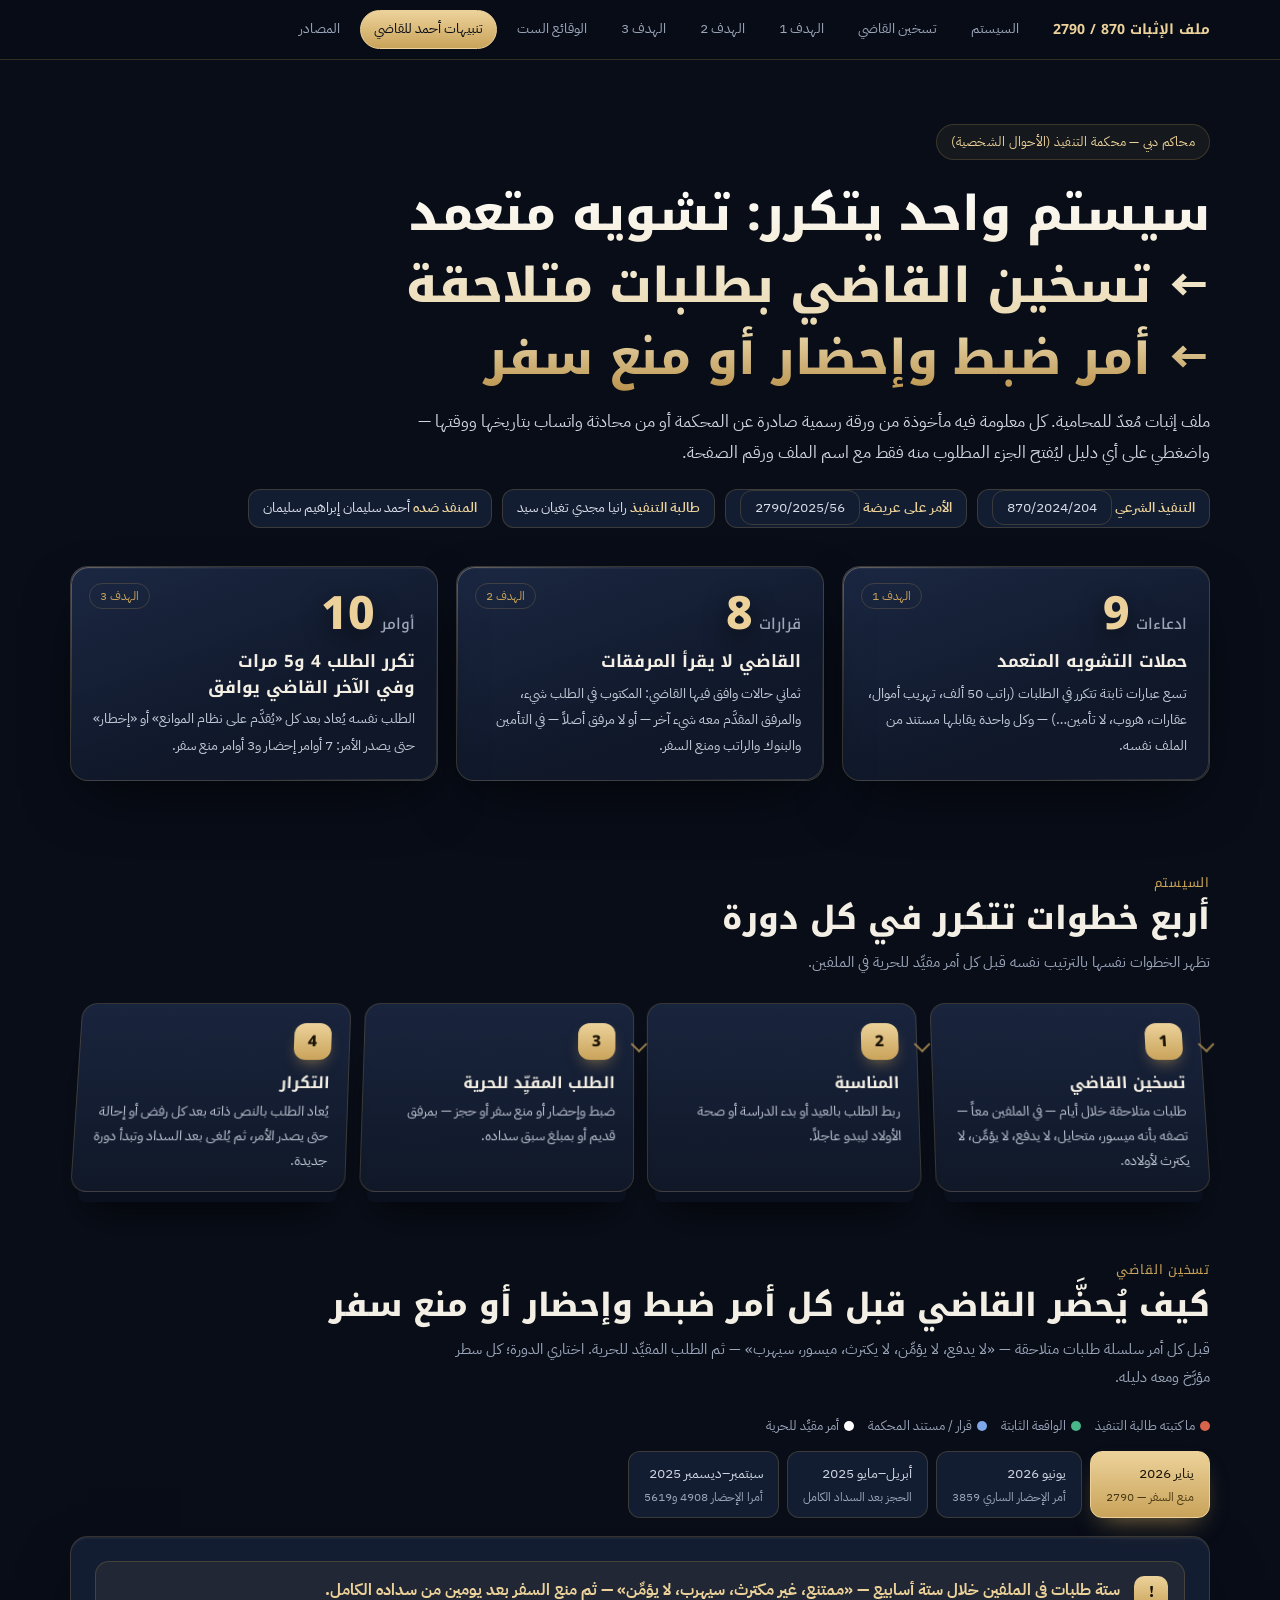
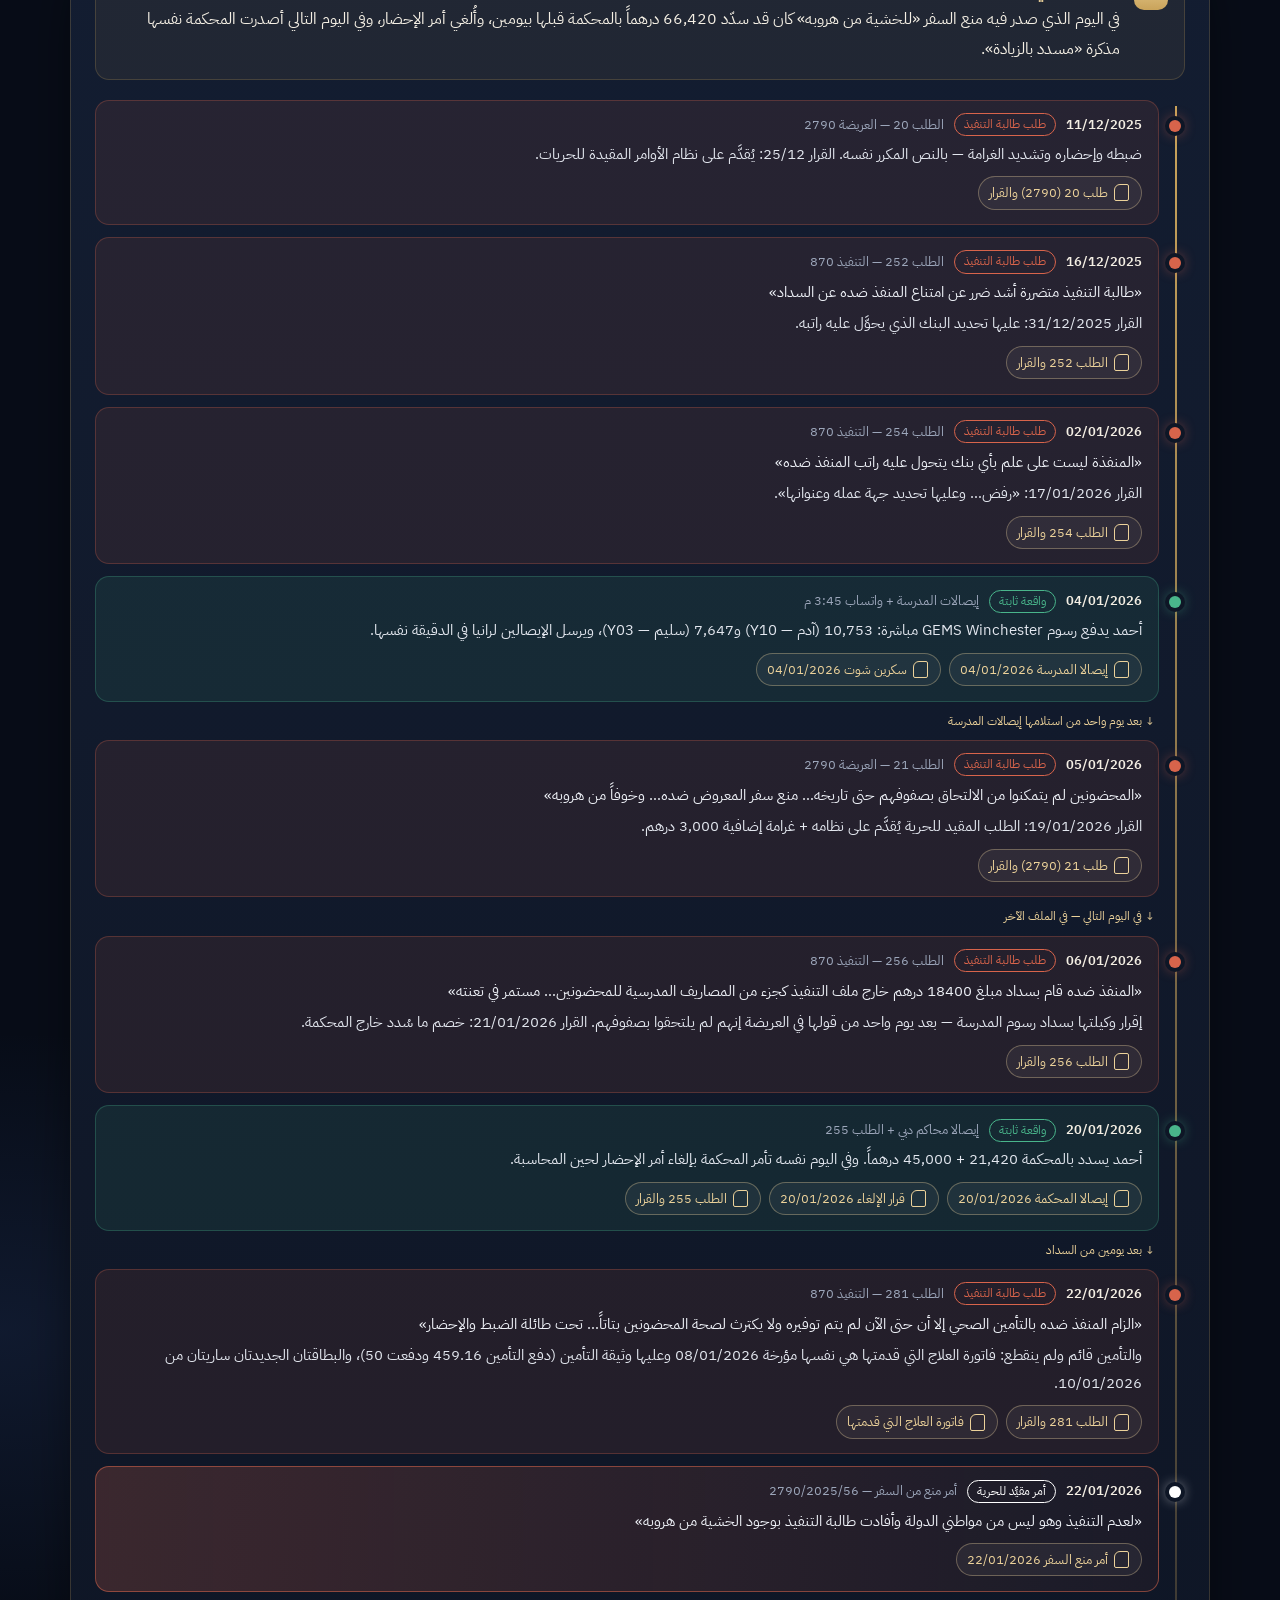
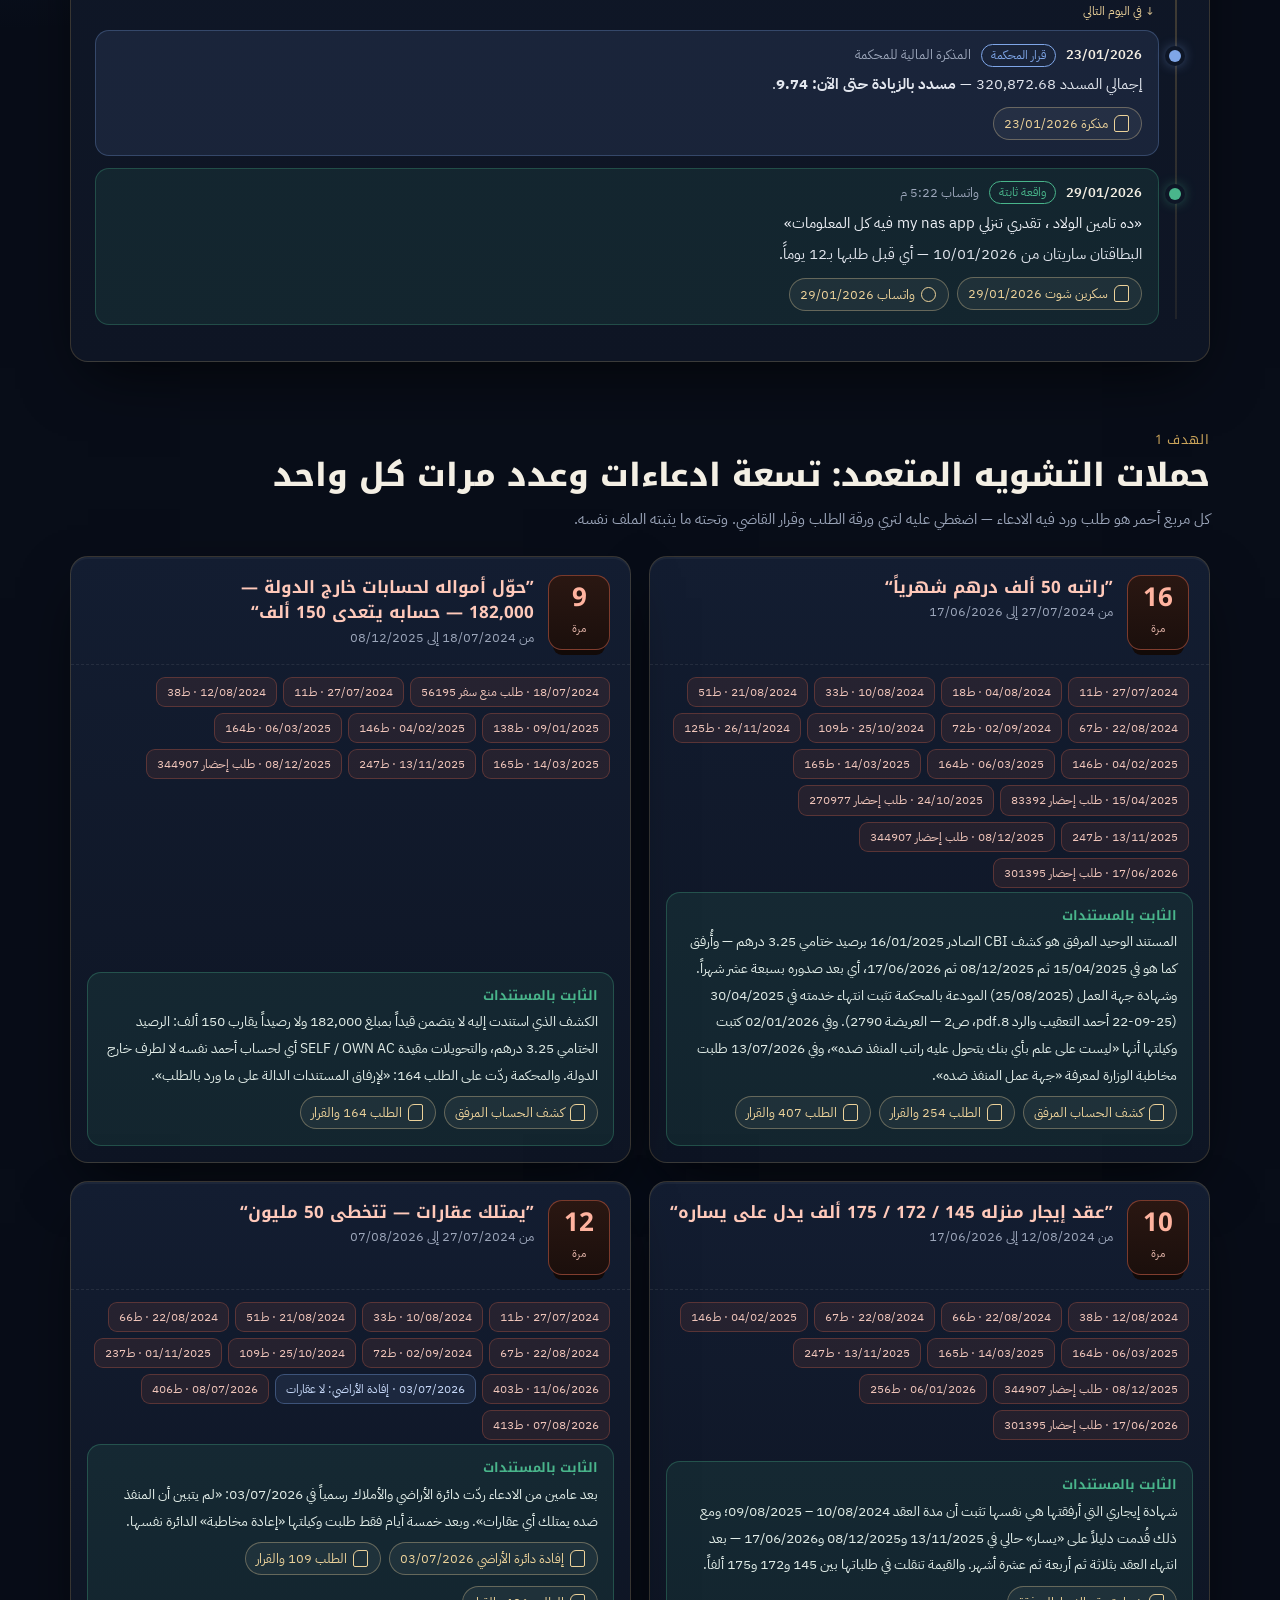
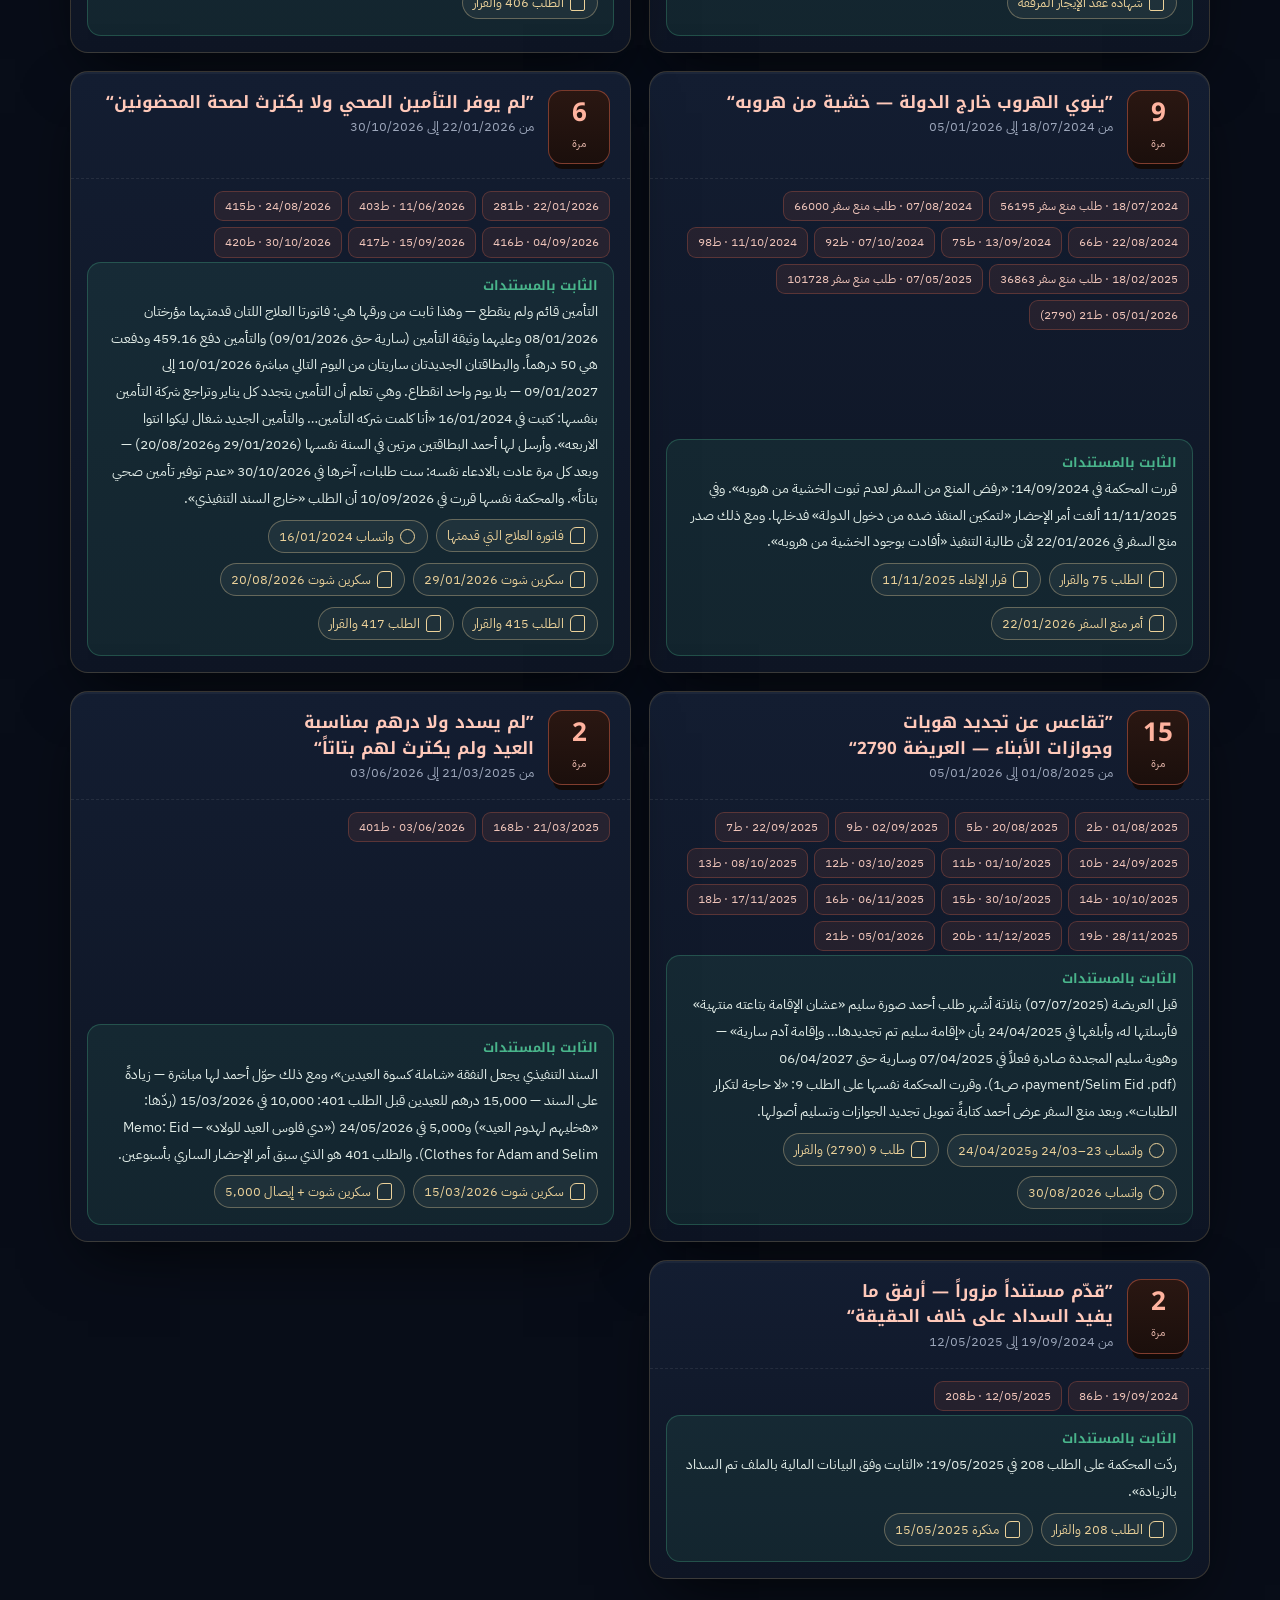
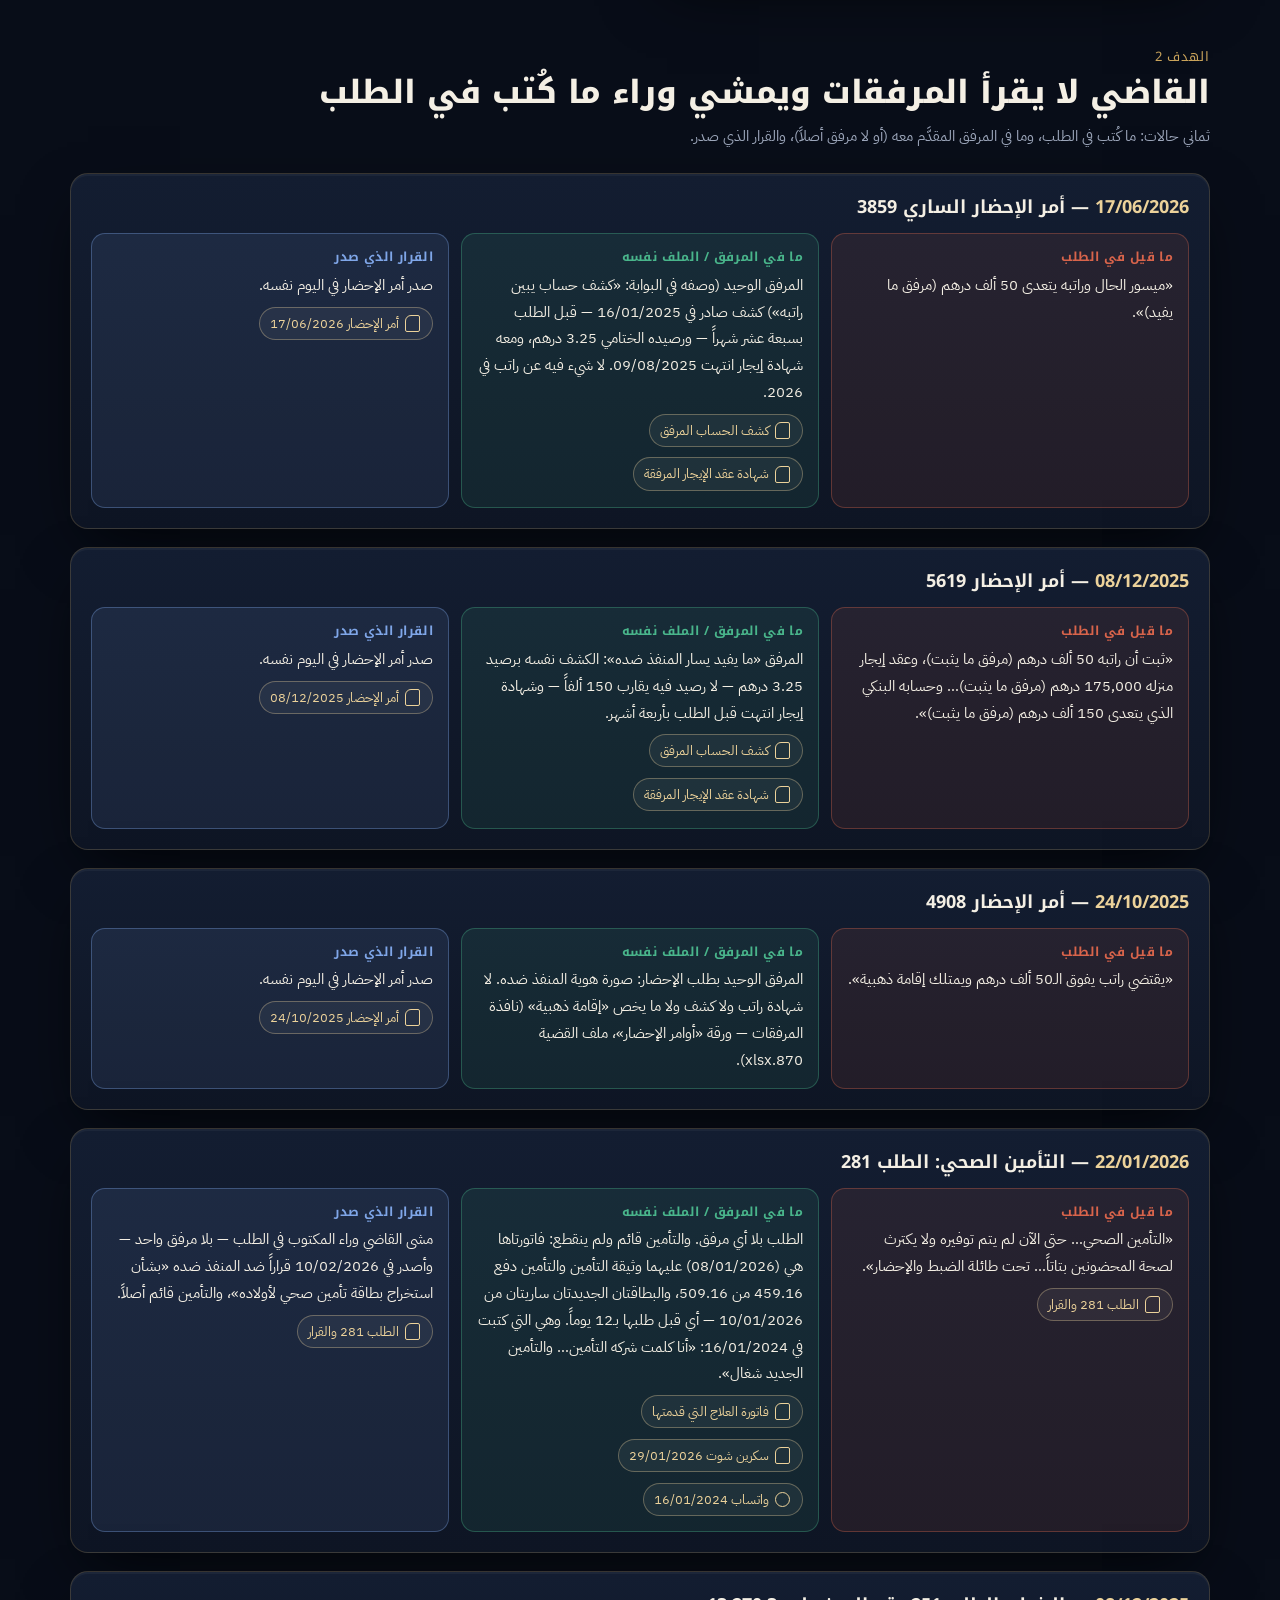
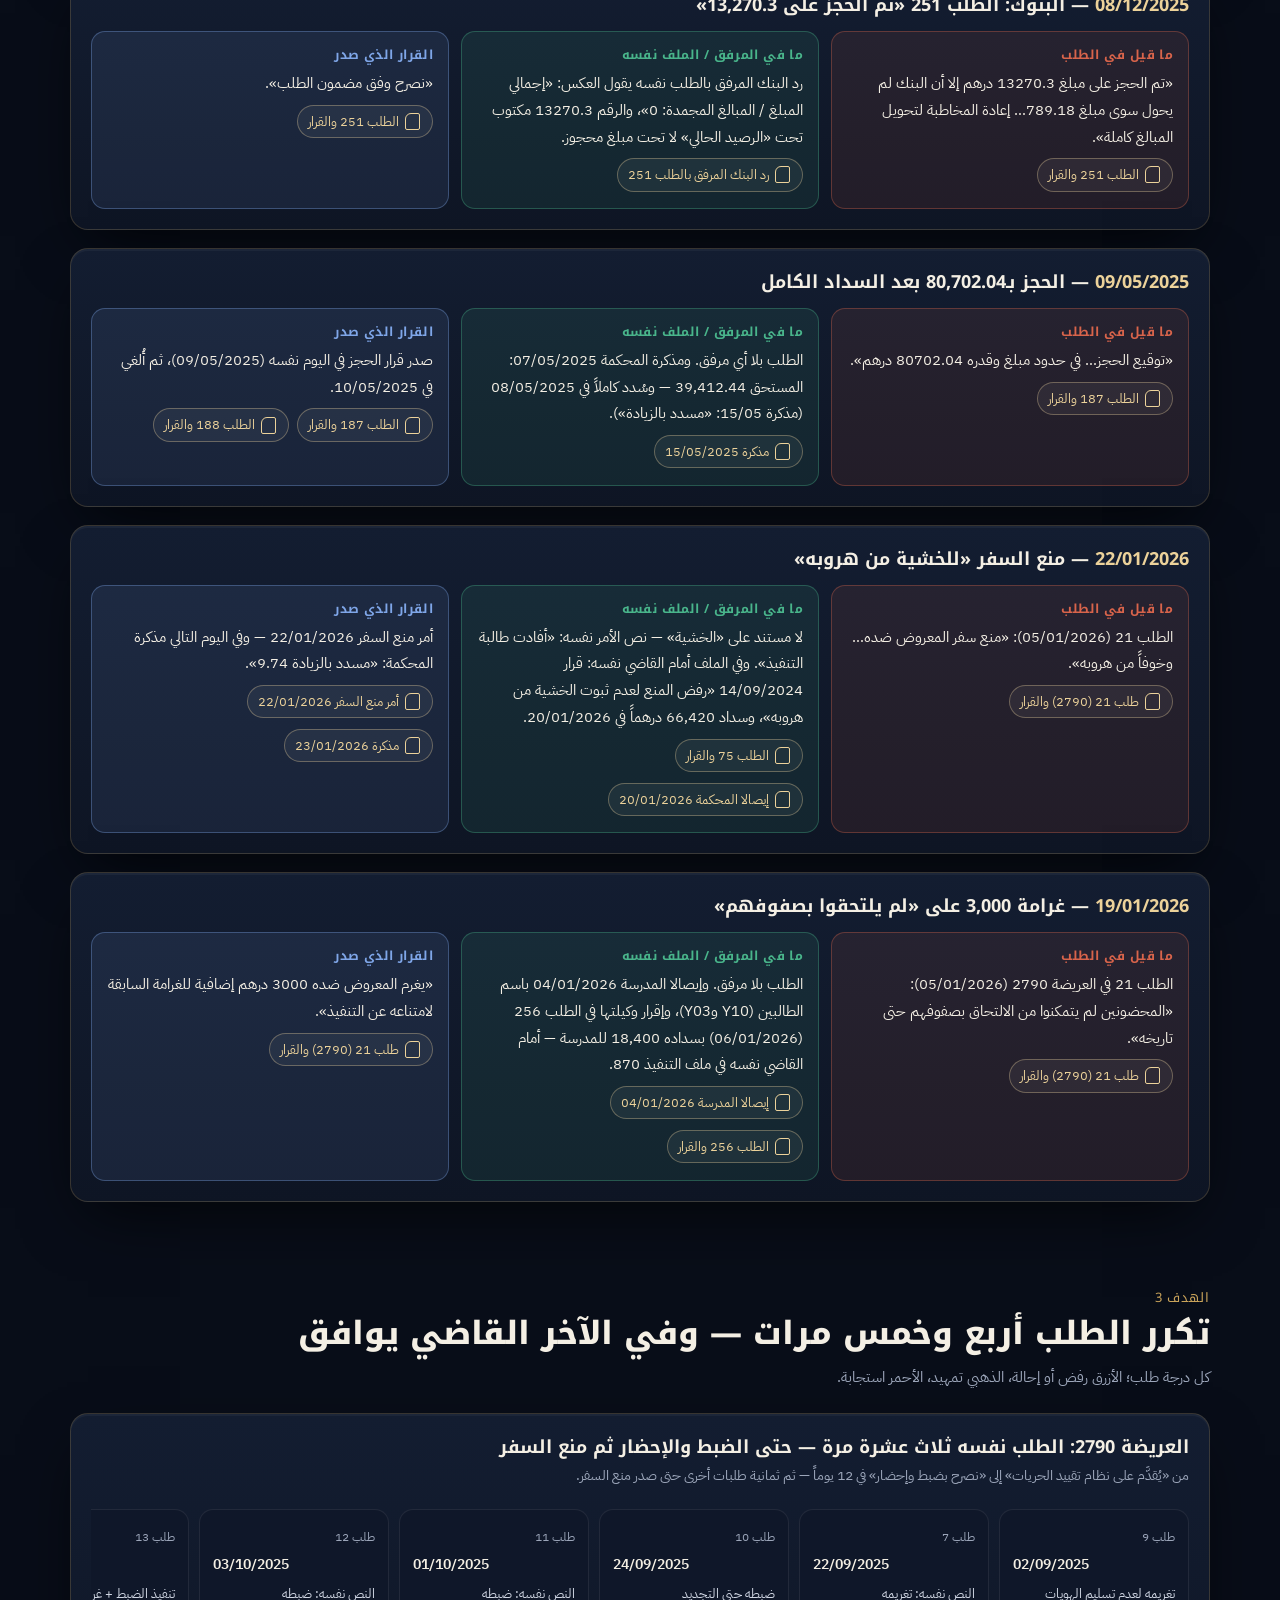
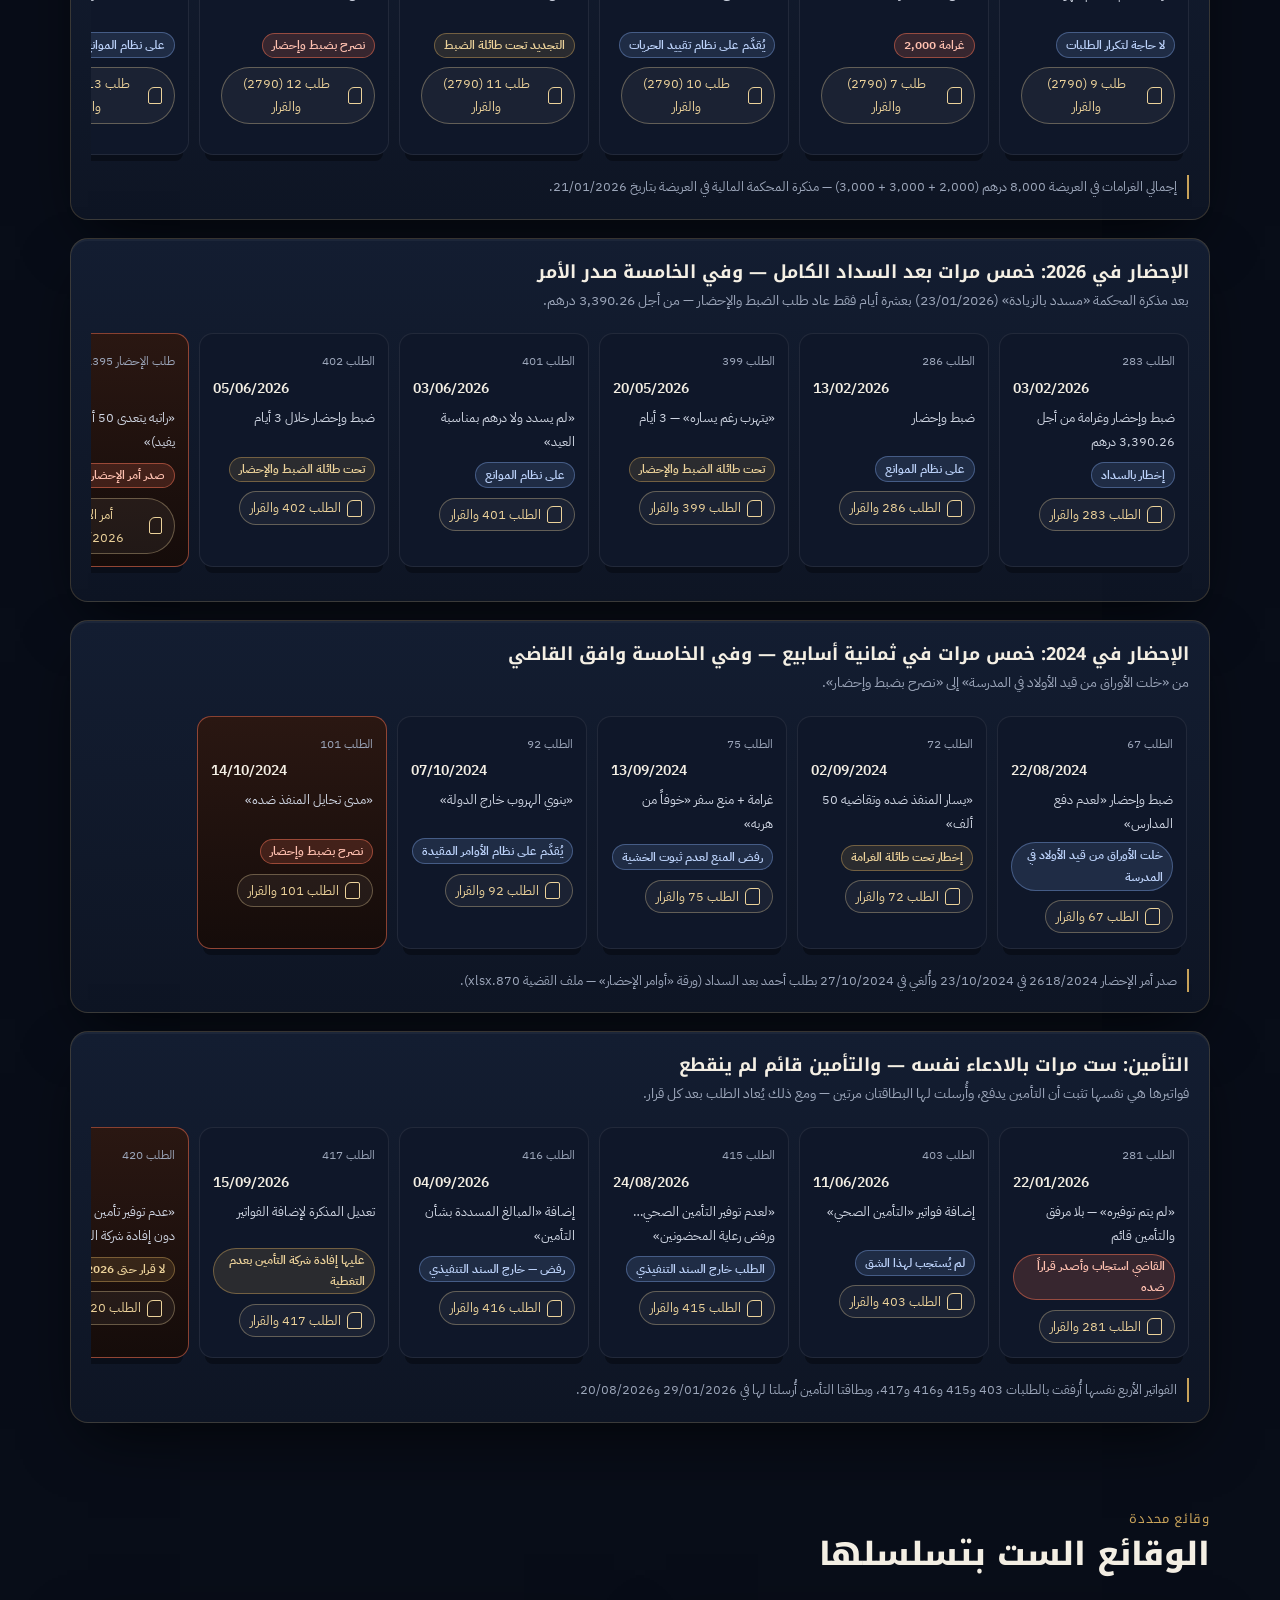
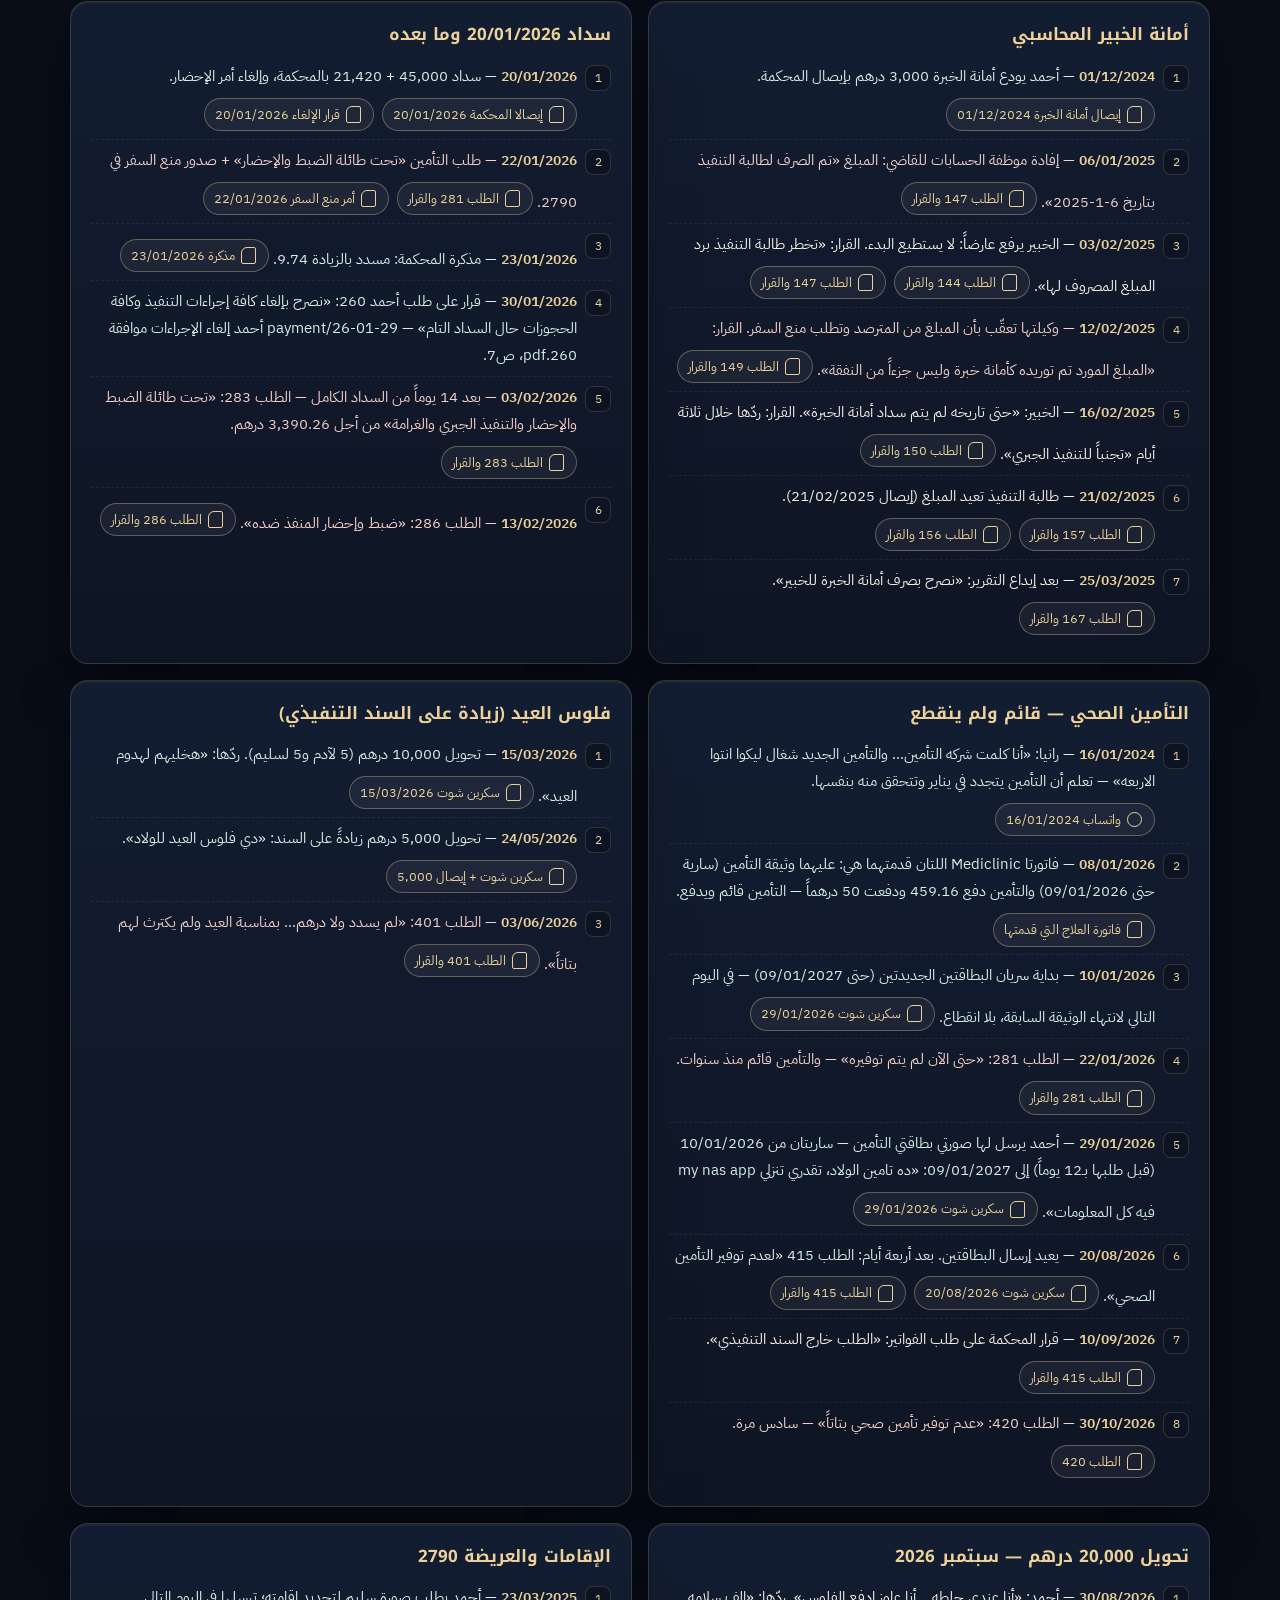
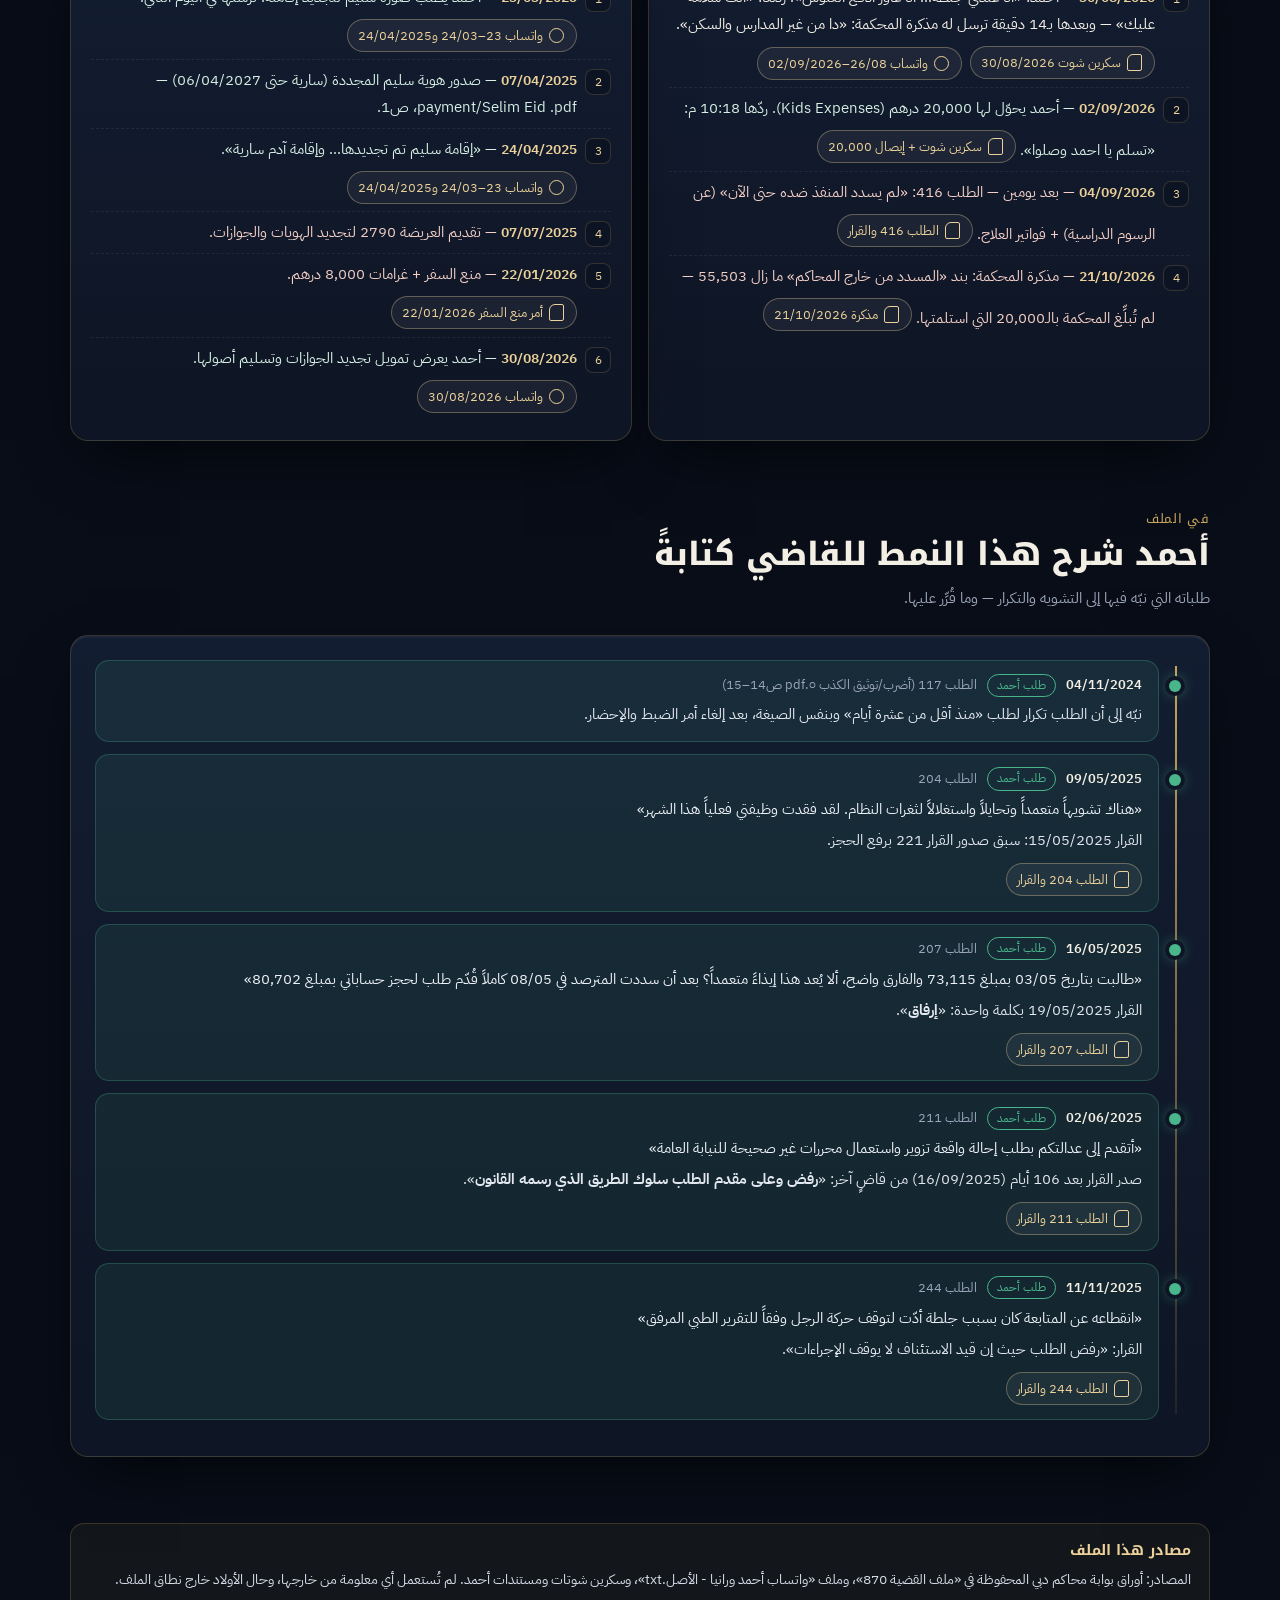
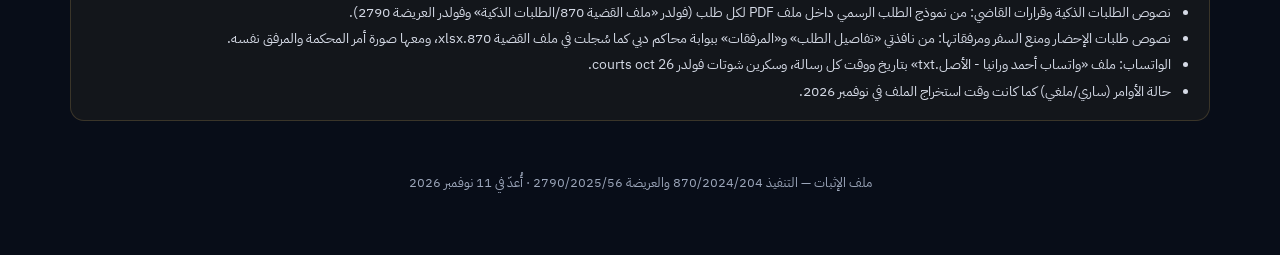
==== index.tpl.html @ f33074a7 "تحديث بعد الأوديت: الأهداف الثلاثة وتسخين القاضي Co-Authored-By: Claude Fable 5.2 <noreply@anthropic" ====
<!doctype html>
<html lang="ar" dir="rtl">
<head>
<meta charset="utf-8">
<meta name="viewport" content="width=device-width,initial-scale=1">
<meta name="robots" content="noindex,nofollow,noarchive">
<title>ملف الإثبات — التنفيذ 870/2024/204 والعريضة 2790/2025/56</title>
<link rel="preconnect" href="https://fonts.googleapis.com">
<link rel="preconnect" href="https://fonts.gstatic.com" crossorigin>
<link href="https://fonts.googleapis.com/css2?family=IBM+Plex+Sans+Arabic:wght@400;500;600&family=Noto+Kufi+Arabic:wght@600;700;800&display=swap" rel="stylesheet">
<link rel="stylesheet" href="styles.css">
</head>
<body>
<nav class="nav"><div class="wrap">
  <span class="brand">ملف الإثبات 870 / 2790</span>
  <a href="#sys-s">السيستم</a><a href="#eps-s">تسخين القاضي</a><a href="#g1">الهدف 1</a><a href="#g2">الهدف 2</a><a href="#g3">الهدف 3</a><a href="#facts-s">الوقائع الست</a><a href="#alerts-s">تنبيهات أحمد للقاضي</a><a href="#limits-s">المصادر</a>
</div></nav>

<header class="hero"><div class="wrap">
  <span class="kicker">محاكم دبي — محكمة التنفيذ (الأحوال الشخصية)</span>
  <h1>سيستم واحد يتكرر: تشويه متعمد ← تسخين القاضي بطلبات متلاحقة ← أمر ضبط وإحضار أو منع سفر</h1>
  <p class="lead">ملف إثبات مُعدّ للمحامية. كل معلومة فيه مأخوذة من ورقة رسمية صادرة عن المحكمة أو من محادثة واتساب بتاريخها ووقتها — واضغطي على أي دليل ليُفتح الجزء المطلوب منه فقط مع اسم الملف ورقم الصفحة.</p>
  <div class="parties">
    <span><b>التنفيذ الشرعي</b> <span class="num">870/2024/204</span></span>
    <span><b>الأمر على عريضة</b> <span class="num">2790/2025/56</span></span>
    <span><b>طالبة التنفيذ</b> رانيا مجدي تغيان سيد</span>
    <span><b>المنفذ ضده</b> أحمد سليمان إبراهيم سليمان</span>
  </div>
  <div class="goals" id="goals"></div>
</div></header>

<main>
<section id="sys-s"><div class="wrap">
  <div class="sh"><div><div class="n">السيستم</div><h2>أربع خطوات تتكرر في كل دورة</h2><p>تظهر الخطوات نفسها بالترتيب نفسه قبل كل أمر مقيِّد للحرية في الملفين.</p></div></div>
  <div class="sys" id="sys"></div>
</div></section>

<section id="eps-s"><div class="wrap">
  <div class="sh"><div><div class="n">تسخين القاضي</div><h2>كيف يُحضَّر القاضي قبل كل أمر ضبط وإحضار أو منع سفر</h2><p>قبل كل أمر سلسلة طلبات متلاحقة — «لا يدفع، لا يؤمِّن، لا يكترث، ميسور، سيهرب» — ثم الطلب المقيِّد للحرية. اختاري الدورة؛ كل سطر مؤرَّخ ومعه دليله.</p></div></div>
  <div class="legend"><span><i style="background:var(--claim)"></i>ما كتبته طالبة التنفيذ</span><span><i style="background:var(--fact)"></i>الواقعة الثابتة</span><span><i style="background:var(--court)"></i>قرار / مستند المحكمة</span><span><i style="background:#fff"></i>أمر مقيِّد للحرية</span></div>
  <div class="tabs" id="eptabs"></div>
  <div id="eps"></div>
</div></section>

<section id="g1"><div class="wrap">
  <div class="sh"><div><div class="n">الهدف 1</div><h2>حملات التشويه المتعمد: تسعة ادعاءات وعدد مرات كل واحد</h2><p>كل مربع أحمر هو طلب ورد فيه الادعاء — اضغطي عليه لتري ورقة الطلب وقرار القاضي. وتحته ما يثبته الملف نفسه.</p></div></div>
  <div class="claims" id="claims"></div>
</div></section>

<section id="g2"><div class="wrap">
  <div class="sh"><div><div class="n">الهدف 2</div><h2>القاضي لا يقرأ المرفقات ويمشي وراء ما كُتب في الطلب</h2><p>ثماني حالات: ما كُتب في الطلب، وما في المرفق المقدَّم معه (أو لا مرفق أصلاً)، والقرار الذي صدر.</p></div></div>
  <div id="cmps"></div>
</div></section>

<section id="g3"><div class="wrap">
  <div class="sh"><div><div class="n">الهدف 3</div><h2>تكرر الطلب أربع وخمس مرات — وفي الآخر القاضي يوافق</h2><p>كل درجة طلب؛ الأزرق رفض أو إحالة، الذهبي تمهيد، الأحمر استجابة.</p></div></div>
  <div id="lads"></div>
</div></section>

<section id="facts-s"><div class="wrap">
  <div class="sh"><div><div class="n">وقائع محددة</div><h2>الوقائع الست بتسلسلها</h2></div></div>
  <div class="facts" id="facts"></div>
</div></section>

<section id="alerts-s"><div class="wrap">
  <div class="sh"><div><div class="n">في الملف</div><h2>أحمد شرح هذا النمط للقاضي كتابةً</h2><p>طلباته التي نبّه فيها إلى التشويه والتكرار — وما قُرِّر عليها.</p></div></div>
  <div class="ep on"><div class="tl" id="alerts"></div></div>
</div></section>

<section id="limits-s"><div class="wrap">
  <div class="note"><h4>مصادر هذا الملف</h4>
  المصادر: أوراق بوابة محاكم دبي المحفوظة في «ملف القضية 870»، وملف «واتساب أحمد ورانيا - الأصل.txt»، وسكرين شوتات ومستندات أحمد. لم تُستعمل أي معلومة من خارجها، وحال الأولاد خارج نطاق الملف.
  <ul id="limits"></ul></div>
</div></section>
</main>
<footer><div class="wrap">ملف الإثبات — التنفيذ 870/2024/204 والعريضة 2790/2025/56 · أُعدّ في 11 نوفمبر 2026</div></footer>

<div class="lb" id="lb" role="dialog" aria-modal="true"><div class="box">
  <div class="top"><div><h4 id="lbt"></h4><p id="lbs"></p></div><button class="x" aria-label="إغلاق">✕</button></div>
  <div class="body" id="lbb"></div>
</div></div>
<script src="ev_auto.js"></script><script src="data.js"></script><script src="render.js"></script><script src="app.js"></script>
</body>
</html>
---- styles.css ----
:root{
  --ink:#080d18; --ink2:#0e1626; --panel:#131d31; --panel2:#18243c; --line:rgba(201,163,90,.22);
  --gold:#c9a35a; --gold2:#ecd29a; --ivory:#f4efe4; --mute:#9ca6ba;
  --claim:#d8644b; --claim-bg:rgba(216,100,75,.10); --fact:#49b58b; --fact-bg:rgba(73,181,139,.10);
  --court:#7fa6e8; --court-bg:rgba(127,166,232,.10);
  --r:18px; --shadow:0 24px 60px -18px rgba(0,0,0,.75),0 2px 0 rgba(255,255,255,.04) inset;
}
*{box-sizing:border-box}
html{scroll-behavior:smooth;scroll-padding-top:76px}
body{margin:0;background:var(--ink);color:var(--ivory);font-family:"IBM Plex Sans Arabic","Segoe UI",Tahoma,sans-serif;line-height:1.85;font-size:16px;overflow-x:hidden;
  background-image:radial-gradient(1200px 600px at 85% -10%,rgba(201,163,90,.13),transparent 60%),radial-gradient(900px 500px at 0% 20%,rgba(64,98,170,.16),transparent 60%)}
h1,h2,h3,h4{font-family:"Noto Kufi Arabic","IBM Plex Sans Arabic",sans-serif;margin:0;line-height:1.5;text-wrap:balance}
p{margin:0}
button{font:inherit;color:inherit;cursor:pointer}
.wrap{max-width:1180px;margin:0 auto;padding:0 20px}
.num{font-variant-numeric:tabular-nums;direction:ltr;unicode-bidi:isolate}

/* nav */
.nav{position:sticky;top:0;z-index:40;backdrop-filter:blur(14px);background:rgba(8,13,24,.78);border-bottom:1px solid var(--line)}
.nav .wrap{display:flex;gap:6px;align-items:center;overflow-x:auto;scrollbar-width:none;padding-top:10px;padding-bottom:10px}
.nav .wrap::-webkit-scrollbar{display:none}
.nav .brand{font-family:"Noto Kufi Arabic";font-weight:700;color:var(--gold2);white-space:nowrap;margin-inline-end:14px;font-size:14px}
.nav a{color:var(--mute);text-decoration:none;white-space:nowrap;font-size:13.5px;padding:6px 13px;border-radius:99px;border:1px solid transparent;transition:.2s}
.nav a:hover,.nav a.on{color:var(--ink);background:linear-gradient(180deg,var(--gold2),var(--gold));border-color:var(--gold2)}

/* hero */
.hero{padding:64px 0 34px;perspective:1400px}
.kicker{display:inline-flex;gap:10px;align-items:center;color:var(--gold2);font-size:13px;letter-spacing:.02em;border:1px solid var(--line);padding:5px 14px;border-radius:99px;background:rgba(201,163,90,.07)}
.hero h1{font-size:clamp(24px,4.2vw,48px);font-weight:800;margin:18px 0 12px;background:linear-gradient(180deg,#fff,#e9d7ad 70%,#b9914a);-webkit-background-clip:text;background-clip:text;color:transparent}
.hero .lead{color:#cfd5e2;max-width:820px;font-size:17px}
.parties{display:flex;flex-wrap:wrap;gap:10px;margin-top:20px}
.parties span{background:var(--panel);border:1px solid var(--line);padding:6px 14px;border-radius:12px;font-size:13.5px;color:#d9dfeb}
.parties b{color:var(--gold2);font-weight:600}

.goals{display:grid;grid-template-columns:repeat(3,1fr);gap:18px;margin-top:38px;transform-style:preserve-3d}
.g3d{position:relative;border-radius:var(--r);padding:22px 22px 20px;background:linear-gradient(160deg,#1b2742,#0f1728 70%);border:1px solid var(--line);box-shadow:var(--shadow);transform-style:preserve-3d;transition:transform .25s ease,box-shadow .25s;text-decoration:none;color:inherit;display:block}
.g3d::before{content:"";position:absolute;inset:0;border-radius:inherit;background:linear-gradient(135deg,rgba(236,210,154,.35),transparent 30%,transparent 70%,rgba(236,210,154,.18));-webkit-mask:linear-gradient(#000 0 0) content-box,linear-gradient(#000 0 0);-webkit-mask-composite:xor;mask-composite:exclude;padding:1px;pointer-events:none}
.g3d:hover{box-shadow:0 40px 80px -20px rgba(0,0,0,.85),0 0 0 1px rgba(236,210,154,.25)}
.g3d .big{text-align:right;font-family:"Noto Kufi Arabic";font-size:46px;font-weight:800;color:var(--gold2);line-height:1.1;transform:translateZ(46px);text-shadow:0 10px 24px rgba(0,0,0,.6)}
.g3d .big small{font-size:15px;color:var(--mute);font-weight:500;margin-inline-start:6px}
.g3d h3{font-size:17px;margin:10px 0 6px;transform:translateZ(30px)}
.g3d p{color:#c3cad8;font-size:14.2px;transform:translateZ(18px)}
.g3d .tag{position:absolute;top:16px;inset-inline-end:18px;font-size:12px;color:var(--gold);border:1px solid var(--line);border-radius:99px;padding:1px 10px;transform:translateZ(24px)}

/* sections */
section{padding:56px 0 10px}
.sh{display:flex;align-items:flex-end;justify-content:space-between;gap:16px;margin-bottom:22px;flex-wrap:wrap}
.sh .n{font-family:"Noto Kufi Arabic";color:var(--gold);font-size:13px;letter-spacing:.06em}
.sh h2{font-size:clamp(22px,3vw,32px);font-weight:800}
.sh p{color:var(--mute);max-width:760px;font-size:15px;margin-top:6px}

/* system steps */
.sys{display:grid;grid-template-columns:repeat(4,1fr);gap:14px;perspective:1200px}
.step{position:relative;padding:20px 18px 18px;border-radius:16px;background:linear-gradient(180deg,#19243d,#101828);border:1px solid var(--line);box-shadow:0 18px 0 -8px #0a101d,0 34px 40px -18px rgba(0,0,0,.8);transform:rotateX(8deg);transform-origin:bottom}
.step i{font-style:normal;font-family:"Noto Kufi Arabic";display:grid;place-items:center;width:38px;height:38px;border-radius:12px;background:linear-gradient(180deg,var(--gold2),var(--gold));color:#1a1305;font-weight:800;box-shadow:0 8px 16px -6px rgba(201,163,90,.6)}
.step h4{font-size:16px;margin:12px 0 4px}
.step p{font-size:13.6px;color:#c3cad8}
.step:not(:last-child)::after{content:"";position:absolute;top:36px;inset-inline-end:-12px;width:10px;height:10px;border-top:2px solid var(--gold);border-inline-end:2px solid var(--gold);transform:rotate(-135deg);opacity:.7}
[dir=rtl] .step:not(:last-child)::after{inset-inline-end:auto;inset-inline-start:-12px}

/* episodes */
.tabs{display:flex;gap:8px;flex-wrap:wrap;margin-bottom:18px}
.tabs button{background:var(--panel);border:1px solid var(--line);color:#cfd5e2;border-radius:12px;padding:9px 15px;font-size:14px;transition:.2s;text-align:start}
.tabs button small{display:block;color:var(--mute);font-size:11.5px}
.tabs button.on{background:linear-gradient(180deg,var(--gold2),var(--gold));color:#1a1305;border-color:var(--gold2);box-shadow:0 12px 26px -12px rgba(201,163,90,.7)}
.tabs button.on small{color:#4a3a14}
.ep{display:none;border-radius:var(--r);background:linear-gradient(180deg,var(--panel),#0e1524);border:1px solid var(--line);box-shadow:var(--shadow);padding:24px}
.ep.on{display:block;animation:rise .35s ease}
@keyframes rise{from{opacity:0;transform:translateY(10px)}to{opacity:1;transform:none}}
.ep .verdict{display:flex;gap:14px;align-items:flex-start;background:rgba(201,163,90,.08);border:1px solid var(--line);border-radius:14px;padding:14px 16px;margin-bottom:20px}
.ep .verdict b{color:var(--gold2)}
.ep .verdict .ic{flex:none;width:34px;height:34px;border-radius:10px;background:linear-gradient(180deg,var(--gold2),var(--gold));display:grid;place-items:center;color:#1a1305;font-weight:800}
.tl{position:relative;padding-inline-start:26px}
.tl::before{content:"";position:absolute;inset-block:6px;inset-inline-start:8px;width:2px;background:linear-gradient(180deg,var(--gold),rgba(201,163,90,.1))}
.ev{position:relative;margin-bottom:12px;padding:12px 16px;border-radius:14px;border:1px solid rgba(255,255,255,.07);background:rgba(255,255,255,.025)}
.ev::before{content:"";position:absolute;top:19px;inset-inline-start:-23px;width:12px;height:12px;border-radius:50%;background:var(--c,var(--gold));box-shadow:0 0 0 4px var(--ink2),0 0 14px var(--c,var(--gold))}
.ev.claim{--c:var(--claim);background:var(--claim-bg);border-color:rgba(216,100,75,.28)}
.ev.fact{--c:var(--fact);background:var(--fact-bg);border-color:rgba(73,181,139,.28)}
.ev.court{--c:var(--court);background:var(--court-bg);border-color:rgba(127,166,232,.28)}
.ev.order{--c:#fff;background:linear-gradient(90deg,rgba(216,100,75,.22),rgba(216,100,75,.06));border-color:rgba(216,100,75,.55)}
.ev .hd{display:flex;gap:10px;align-items:center;flex-wrap:wrap;font-size:13px;color:var(--mute)}
.ev .hd time{color:var(--ivory);font-weight:600}
.ev .who{font-size:11.5px;border-radius:99px;padding:0 9px;border:1px solid currentColor;color:var(--c)}
.ev q{quotes:"«" "»";display:block;margin-top:4px;font-size:15.2px;color:#eef1f7}
.ev p.t{margin-top:4px;font-size:15px;color:#e3e7ef}
.gap{font-size:12px;color:var(--gold2);margin:-4px 0 8px;padding-inline-start:4px}

/* evidence buttons */
.eb{display:inline-flex;align-items:center;gap:6px;margin:8px 0 0 8px;padding:4px 12px 4px 10px;border-radius:99px;font-size:12.5px;background:rgba(255,255,255,.05);border:1px solid rgba(236,210,154,.35);color:var(--gold2);transition:.18s}
.eb:hover{background:var(--gold);color:#1a1305;transform:translateY(-1px)}
.eb::before{content:"";width:13px;height:15px;border-radius:2px;border:1.5px solid currentColor;border-top-left-radius:6px;display:inline-block}
.eb.wa::before{border-radius:50%;width:13px;height:13px}

/* claims */
.claims{display:grid;grid-template-columns:repeat(2,1fr);gap:18px}
.cl{border-radius:var(--r);background:linear-gradient(180deg,var(--panel),#0e1524);border:1px solid var(--line);box-shadow:var(--shadow);overflow:hidden;display:flex;flex-direction:column}
.cl header{padding:18px 20px 14px;display:flex;gap:14px;align-items:flex-start;border-bottom:1px dashed rgba(255,255,255,.08)}
.cl .cnt{flex:none;min-width:62px;text-align:center;border-radius:14px;padding:6px 8px;background:linear-gradient(180deg,#2a1712,#1b0f0c);border:1px solid rgba(216,100,75,.5);box-shadow:0 10px 0 -5px #120a08}
.cl .cnt b{display:block;font-family:"Noto Kufi Arabic";font-size:26px;color:#ffb39f;line-height:1.2}
.cl .cnt span{font-size:11px;color:#e3b4a8}
.cl h3{font-size:17px}
.cl h3 q{color:#ffc9ba}
.cl .span{font-size:12.5px;color:var(--mute)}
.cl .chips{padding:12px 20px 4px;display:flex;flex-wrap:wrap;gap:6px}
.chip{font-size:12px;padding:3px 10px;border-radius:9px;background:var(--claim-bg);border:1px solid rgba(216,100,75,.3);color:#f0c5ba}
button.chip:hover{background:var(--claim);color:#fff}
.chip.ok{background:var(--court-bg);border-color:rgba(127,166,232,.35);color:#c5d7f7}
.cl .proof{margin:12px 16px 16px;padding:13px 15px;border-radius:14px;background:var(--fact-bg);border:1px solid rgba(73,181,139,.3);margin-top:auto}
.cl .proof h4{font-size:13px;color:var(--fact);margin-bottom:3px}
.cl .proof p{font-size:14.4px;color:#e1ece7}
.cl .honest{margin:0 16px 14px;font-size:12.6px;color:var(--mute);border-inline-start:2px solid var(--gold);padding-inline-start:10px}

/* compare (goal 2) */
.cmp{border-radius:var(--r);background:linear-gradient(180deg,var(--panel),#0e1524);border:1px solid var(--line);box-shadow:var(--shadow);padding:20px;margin-bottom:18px}
.cmp h3{font-size:18px;margin-bottom:12px}
.cmp h3 span{color:var(--gold2)}
.cols{display:grid;grid-template-columns:repeat(3,1fr);gap:12px}
.col{border-radius:14px;padding:14px 15px;border:1px solid rgba(255,255,255,.08);background:rgba(255,255,255,.02)}
.col h4{font-size:12.5px;letter-spacing:.03em;margin-bottom:5px}
.col.a{border-color:rgba(216,100,75,.35);background:var(--claim-bg)} .col.a h4{color:var(--claim)}
.col.b{border-color:rgba(73,181,139,.35);background:var(--fact-bg)} .col.b h4{color:var(--fact)}
.col.c{border-color:rgba(127,166,232,.35);background:var(--court-bg)} .col.c h4{color:var(--court)}
.col p{font-size:14.5px}

/* ladders (goal 3) */
.lad{border-radius:var(--r);background:linear-gradient(180deg,var(--panel),#0e1524);border:1px solid var(--line);box-shadow:var(--shadow);padding:20px;margin-bottom:18px}
.lad h3{font-size:18px}
.lad .sub{color:var(--mute);font-size:14px;margin:2px 0 14px}
.rungs{display:flex;gap:10px;overflow-x:auto;padding:6px 2px 14px;scroll-snap-type:x proximity}
.rung{flex:0 0 190px;scroll-snap-align:start;border-radius:14px;padding:12px 13px;background:#0f1729;border:1px solid rgba(255,255,255,.08);position:relative;box-shadow:0 12px 0 -6px #090e19}
.rung .no{font-size:12px;color:var(--mute)}
.rung time{display:block;font-weight:600;font-size:14px}
.rung p{font-size:13px;color:#cfd5e2;margin:4px 0 6px;min-height:42px}
.res{display:inline-block;font-size:11.5px;padding:1px 9px;border-radius:99px;font-weight:600}
.res.no{background:rgba(127,166,232,.15);color:#bcd2fa;border:1px solid rgba(127,166,232,.4)}
.res.mid{background:rgba(201,163,90,.15);color:var(--gold2);border:1px solid rgba(201,163,90,.45)}
.res.yes{background:rgba(216,100,75,.2);color:#ffc0b0;border:1px solid rgba(216,100,75,.6)}
.rung.final{border-color:rgba(216,100,75,.6);background:linear-gradient(180deg,#2a1712,#150c0a)}

/* facts */
.facts{display:grid;grid-template-columns:repeat(2,1fr);gap:16px}
.fa{border-radius:var(--r);background:linear-gradient(180deg,var(--panel),#0e1524);border:1px solid var(--line);box-shadow:var(--shadow);padding:20px}
.fa h3{font-size:17px;color:var(--gold2);margin-bottom:8px}
.fa ol{margin:0;padding:0;list-style:none;counter-reset:s}
.fa li{counter-increment:s;position:relative;padding:7px 0 7px 0;padding-inline-start:34px;border-bottom:1px dashed rgba(255,255,255,.07);font-size:14.6px}
.fa li:last-child{border:0}
.fa li::before{content:counter(s);position:absolute;inset-inline-start:0;top:9px;width:24px;height:24px;border-radius:8px;background:#0c1322;border:1px solid var(--line);display:grid;place-items:center;font-size:12px;color:var(--gold2)}
.fa li time{color:var(--gold2);font-weight:600;font-size:13.5px}
.fa li.r{color:#f3cfc6} .fa li.g{color:#d5efe4}

/* notes */
.note{border-radius:14px;border:1px solid var(--line);background:rgba(201,163,90,.06);padding:16px 18px;font-size:14.3px;color:#d5dae6}
.note h4{color:var(--gold2);font-size:14.5px;margin-bottom:4px}
.note ul{margin:6px 0 0;padding-inline-start:20px}
.legend{display:flex;gap:14px;flex-wrap:wrap;font-size:12.5px;color:var(--mute);margin-bottom:14px}
.legend i{display:inline-block;width:10px;height:10px;border-radius:50%;margin-inline-end:5px;vertical-align:middle}
footer{padding:40px 0 60px;color:var(--mute);font-size:13px;text-align:center}

/* lightbox */
.lb{position:fixed;inset:0;z-index:100;background:rgba(4,7,13,.9);backdrop-filter:blur(8px);display:none;align-items:center;justify-content:center;padding:14px}
.lb.on{display:flex}
.lb .box{background:#0f1728;border:1px solid var(--line);border-radius:18px;max-width:min(980px,100%);max-height:100%;display:flex;flex-direction:column;box-shadow:0 50px 120px rgba(0,0,0,.9);overflow:hidden;animation:rise .25s ease}
.lb .top{display:flex;justify-content:space-between;gap:12px;align-items:flex-start;padding:14px 18px;border-bottom:1px solid var(--line)}
.lb .top h4{font-size:15.5px}
.lb .top p{font-size:12.3px;color:var(--mute);margin-top:2px;word-break:break-word}
.lb .x{flex:none;width:36px;height:36px;border-radius:10px;border:1px solid var(--line);background:var(--panel);font-size:18px;line-height:1}
.lb .body{overflow:auto;padding:14px;background:#0a0f1b}
.lb .body img{display:block;width:100%;height:auto;border-radius:8px;background:#fff}
.lb .hl{margin:0 0 12px;padding:10px 14px;border-radius:12px;background:var(--fact-bg);border:1px solid rgba(73,181,139,.35);font-size:14px;color:#dff3ea}
.chat{background:#0b141a;border-radius:12px;padding:16px 14px;display:flex;flex-direction:column;gap:8px;min-width:min(560px,80vw)}
.chat .day{align-self:center;font-size:11.5px;background:#182229;color:#8696a0;padding:2px 12px;border-radius:8px}
.msg{max-width:84%;padding:7px 11px 5px;border-radius:10px;font-size:14.6px;line-height:1.7;white-space:pre-wrap;word-break:break-word}
.msg small{display:block;font-size:10.5px;color:#9fb0b9;text-align:end;direction:ltr}
.msg b{display:block;font-size:11.5px;font-weight:600;margin-bottom:1px}
.msg.a{align-self:flex-start;background:#005c4b;color:#e9edef} .msg.a b{color:#a5e8d5}
.msg.r{align-self:flex-end;background:#202c33;color:#e9edef} .msg.r b{color:#f0b8a8}
.msg mark{background:#f7d774;color:#111;border-radius:3px;padding:0 2px}

@media (max-width:900px){
  .goals,.claims,.facts,.cols{grid-template-columns:1fr}
  .sys{grid-template-columns:1fr 1fr}
  .step{transform:none}
  .step::after{display:none}
  .hero{padding-top:40px}
  .ep{padding:16px}
  section{padding-top:42px}
}
@media (max-width:520px){
  body{font-size:15px}
  .sys{grid-template-columns:1fr}
  .g3d .big{font-size:38px}
  .msg{max-width:92%}
  .chat{min-width:0}
}
@media (prefers-reduced-motion:reduce){*{animation:none!important;transition:none!important}html{scroll-behavior:auto}}
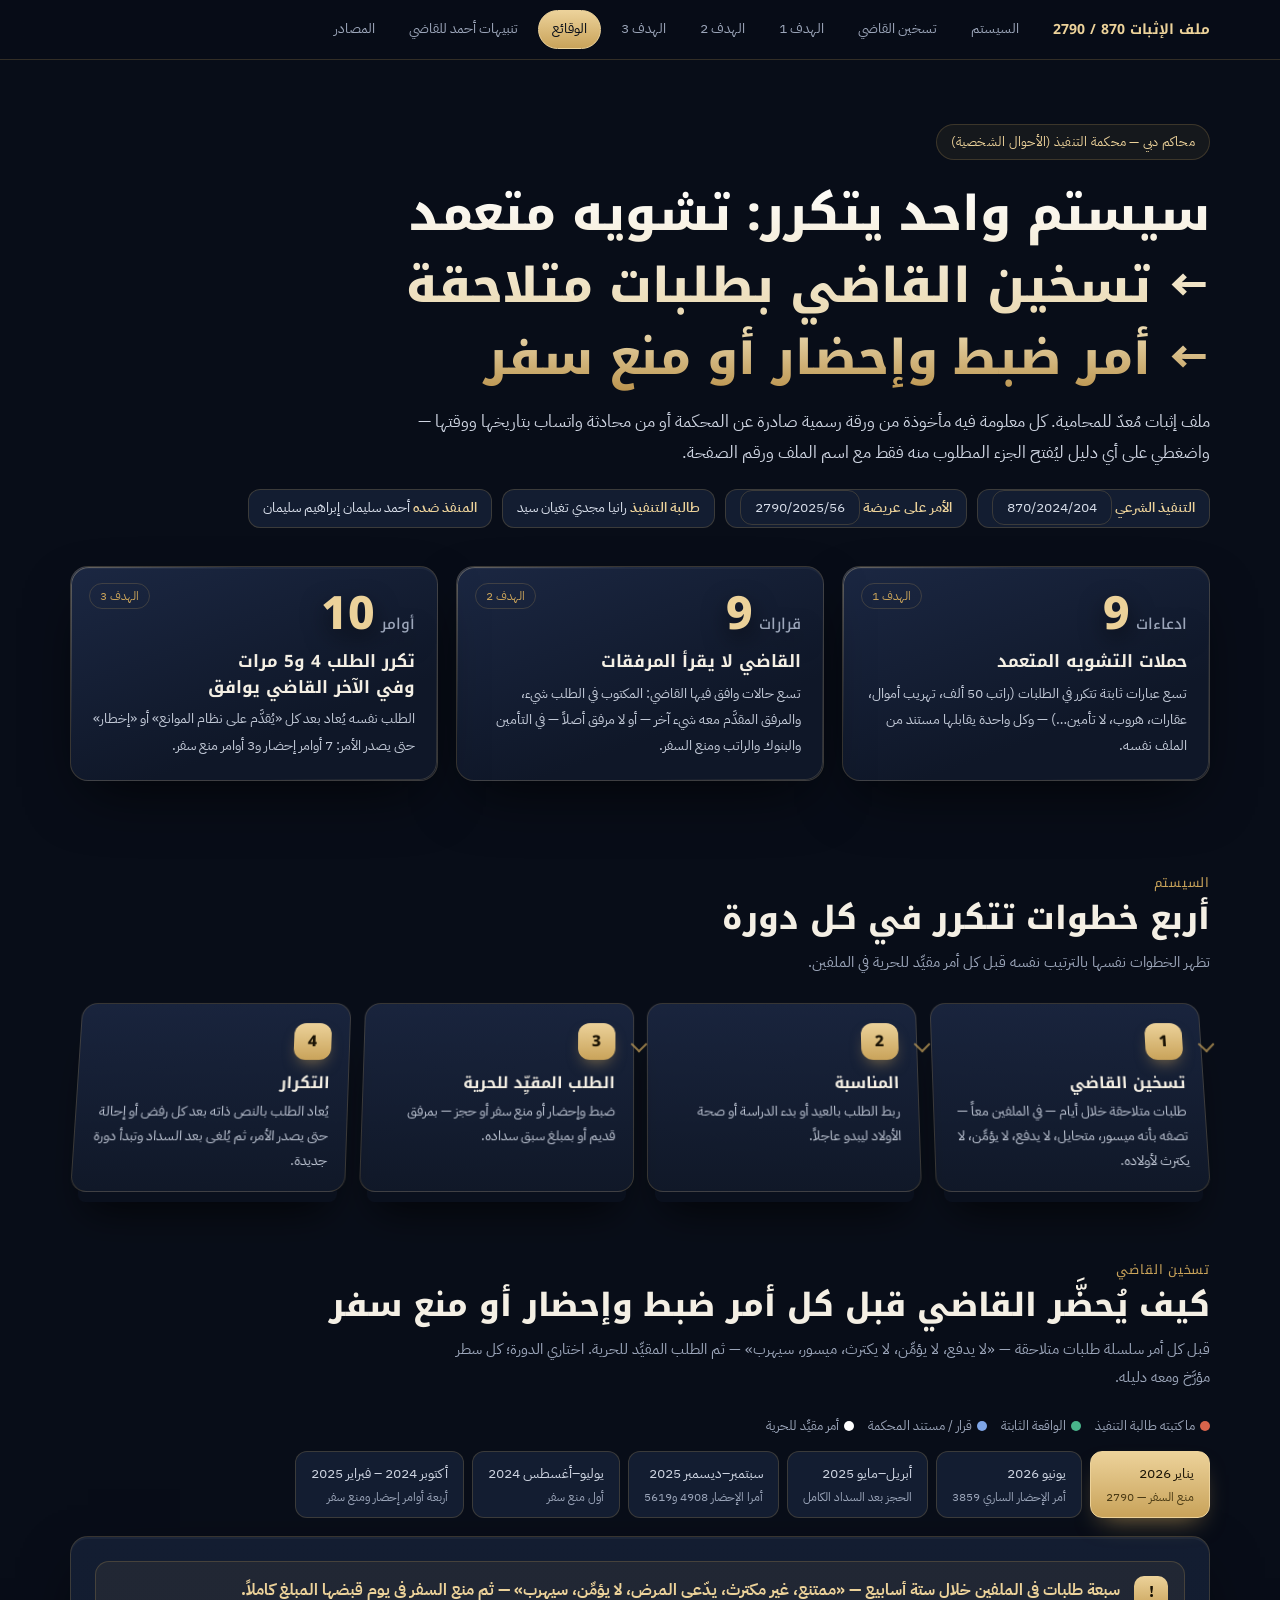
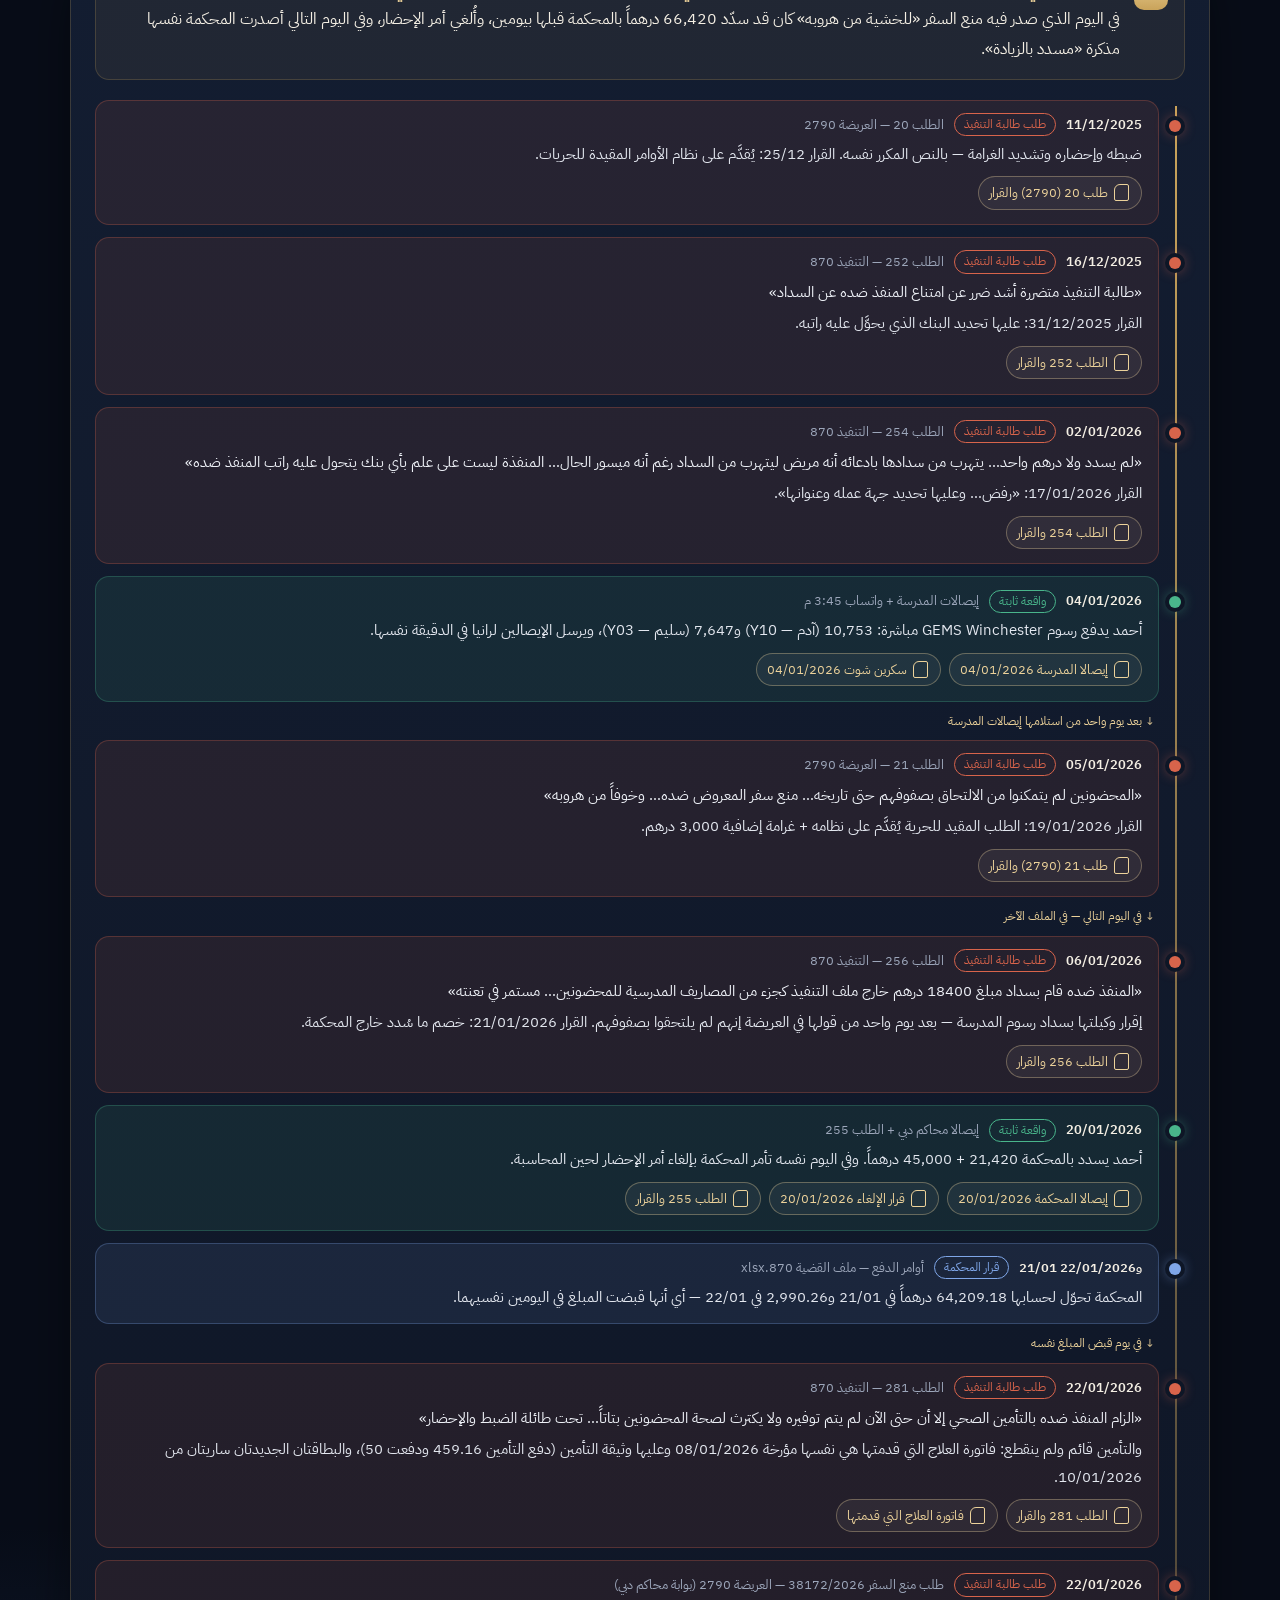
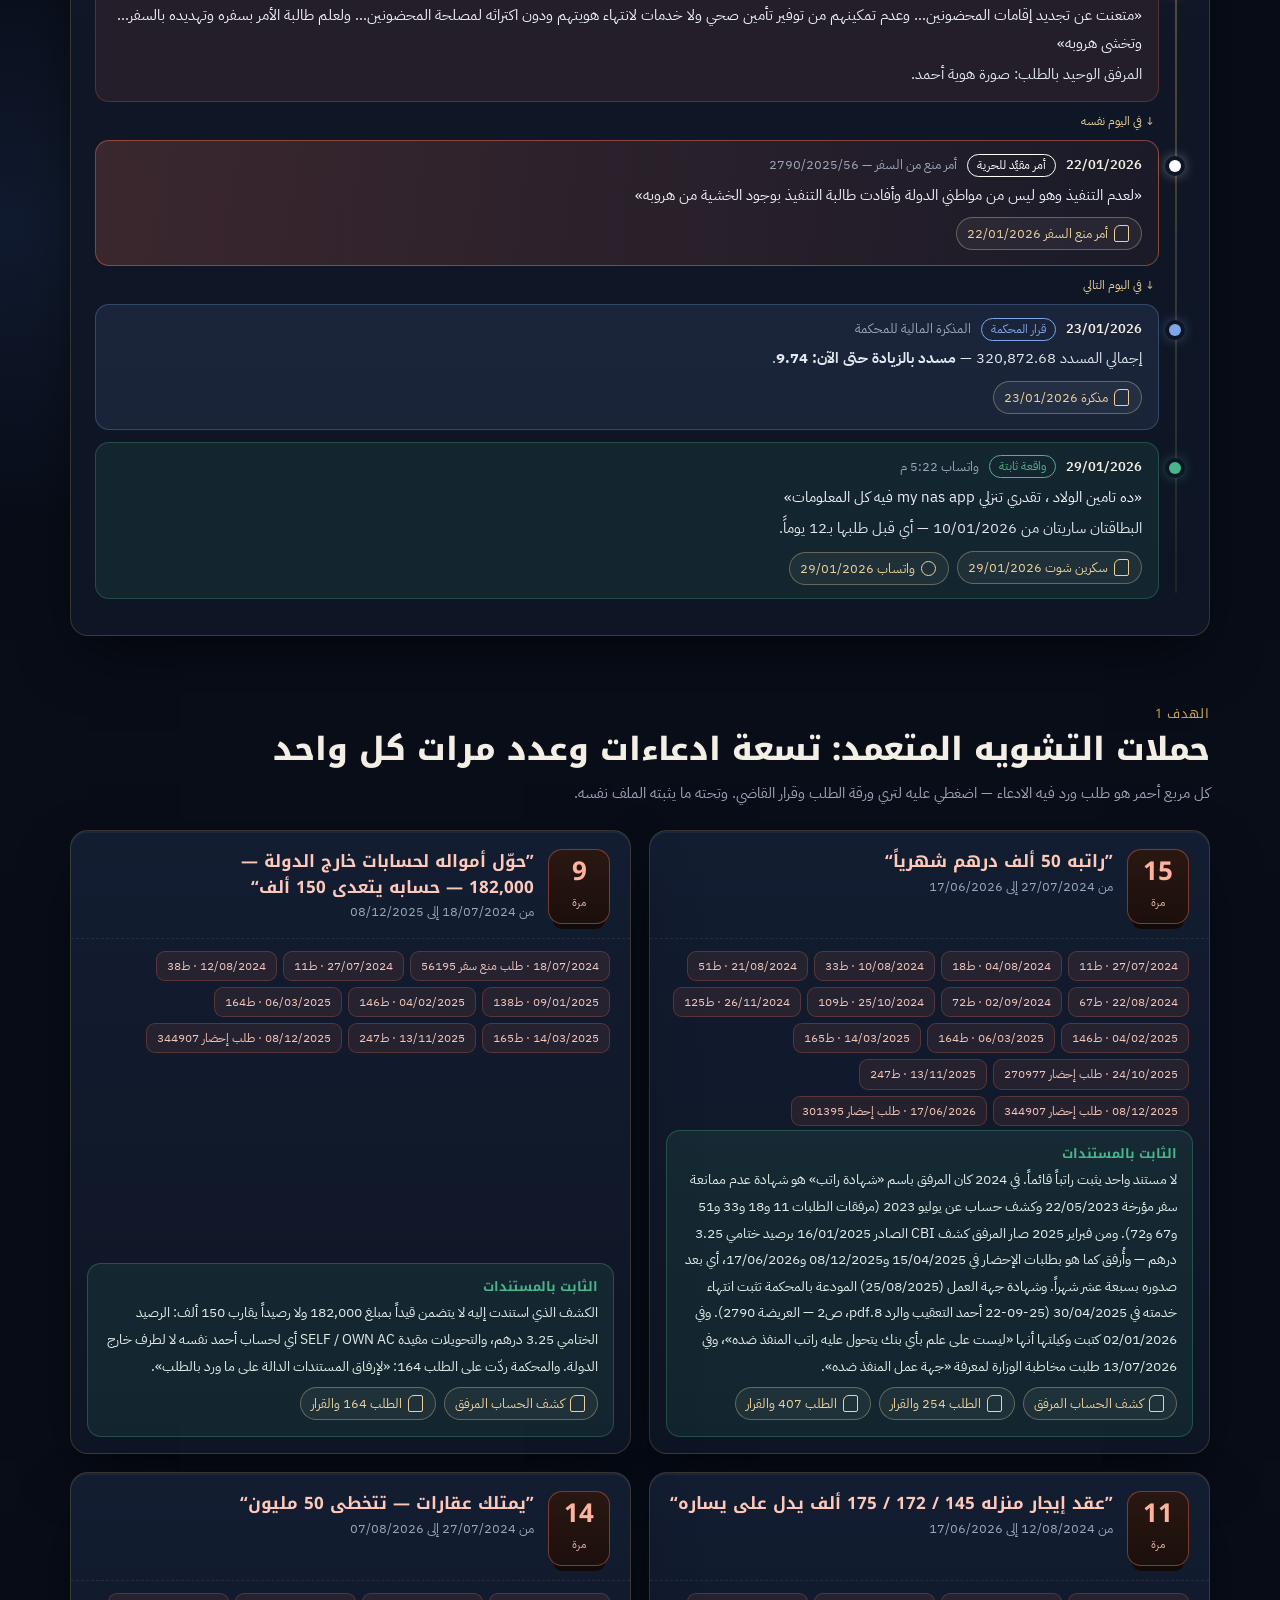
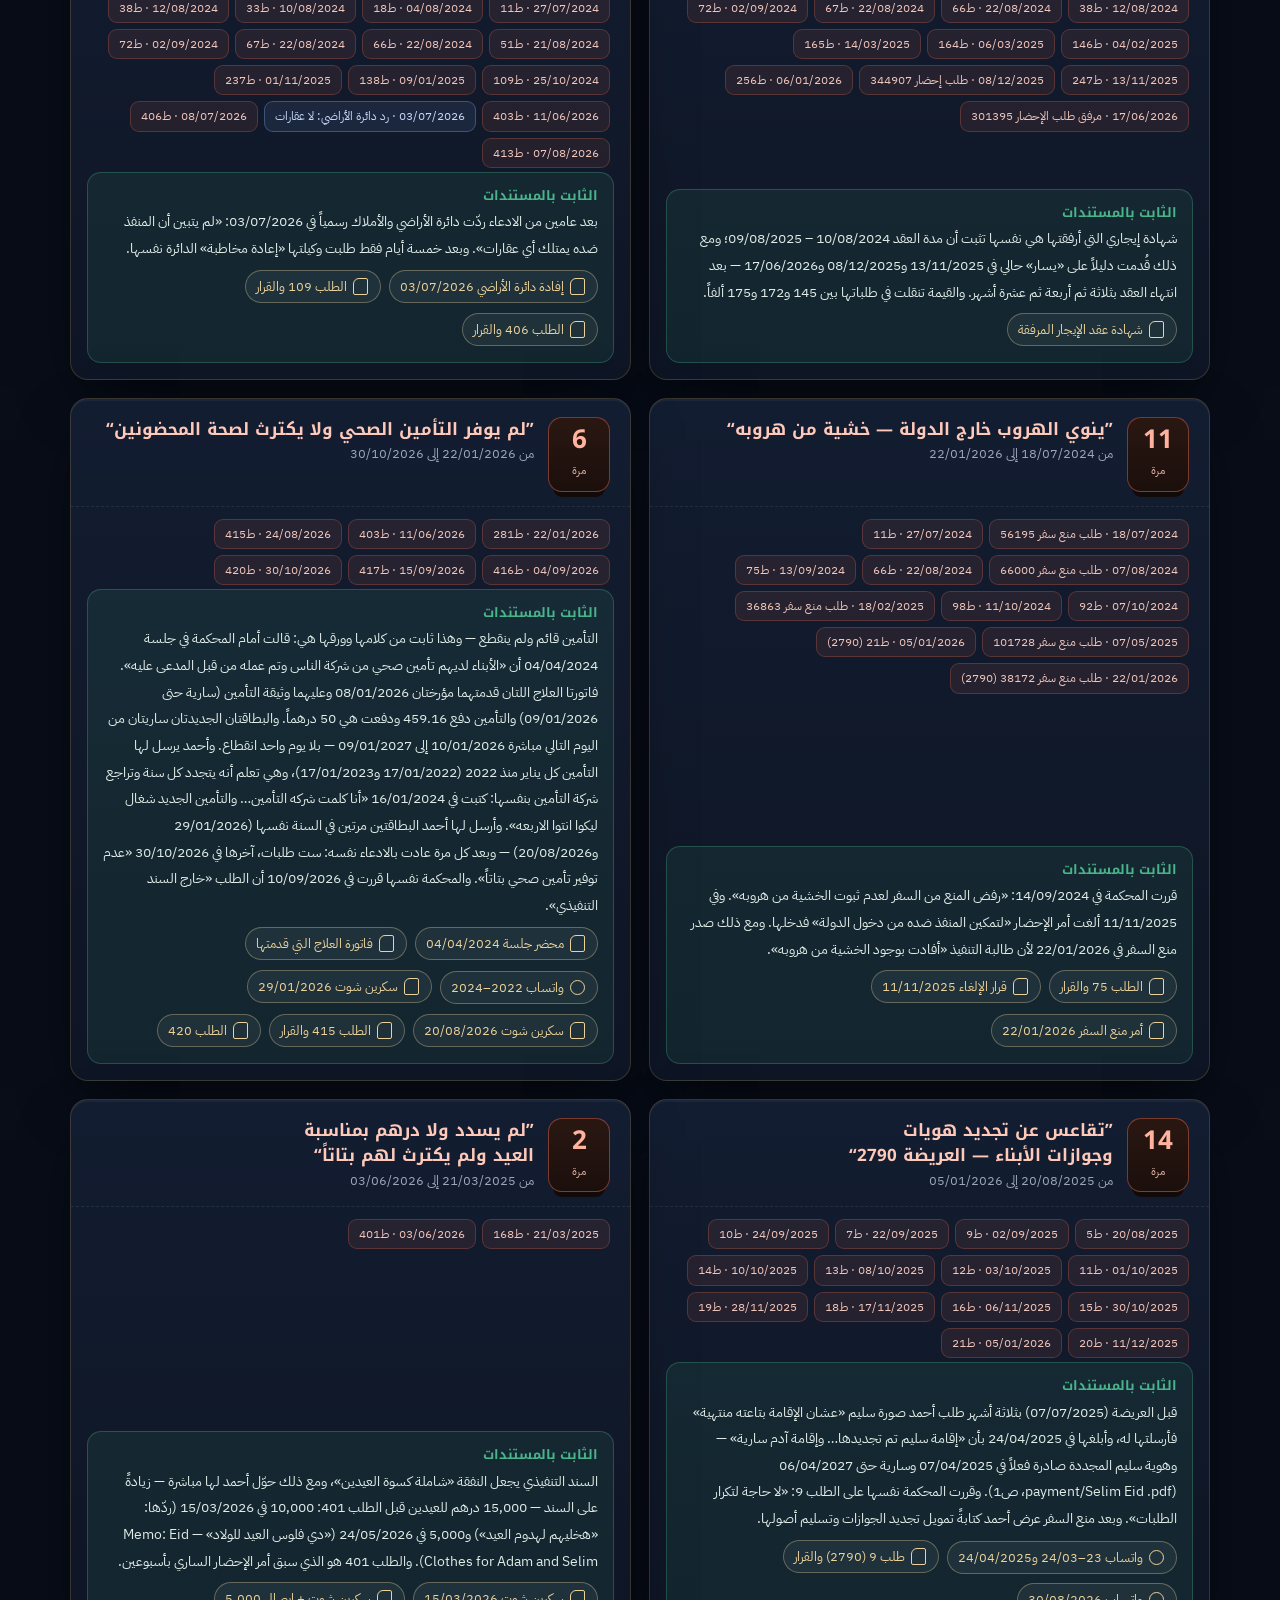
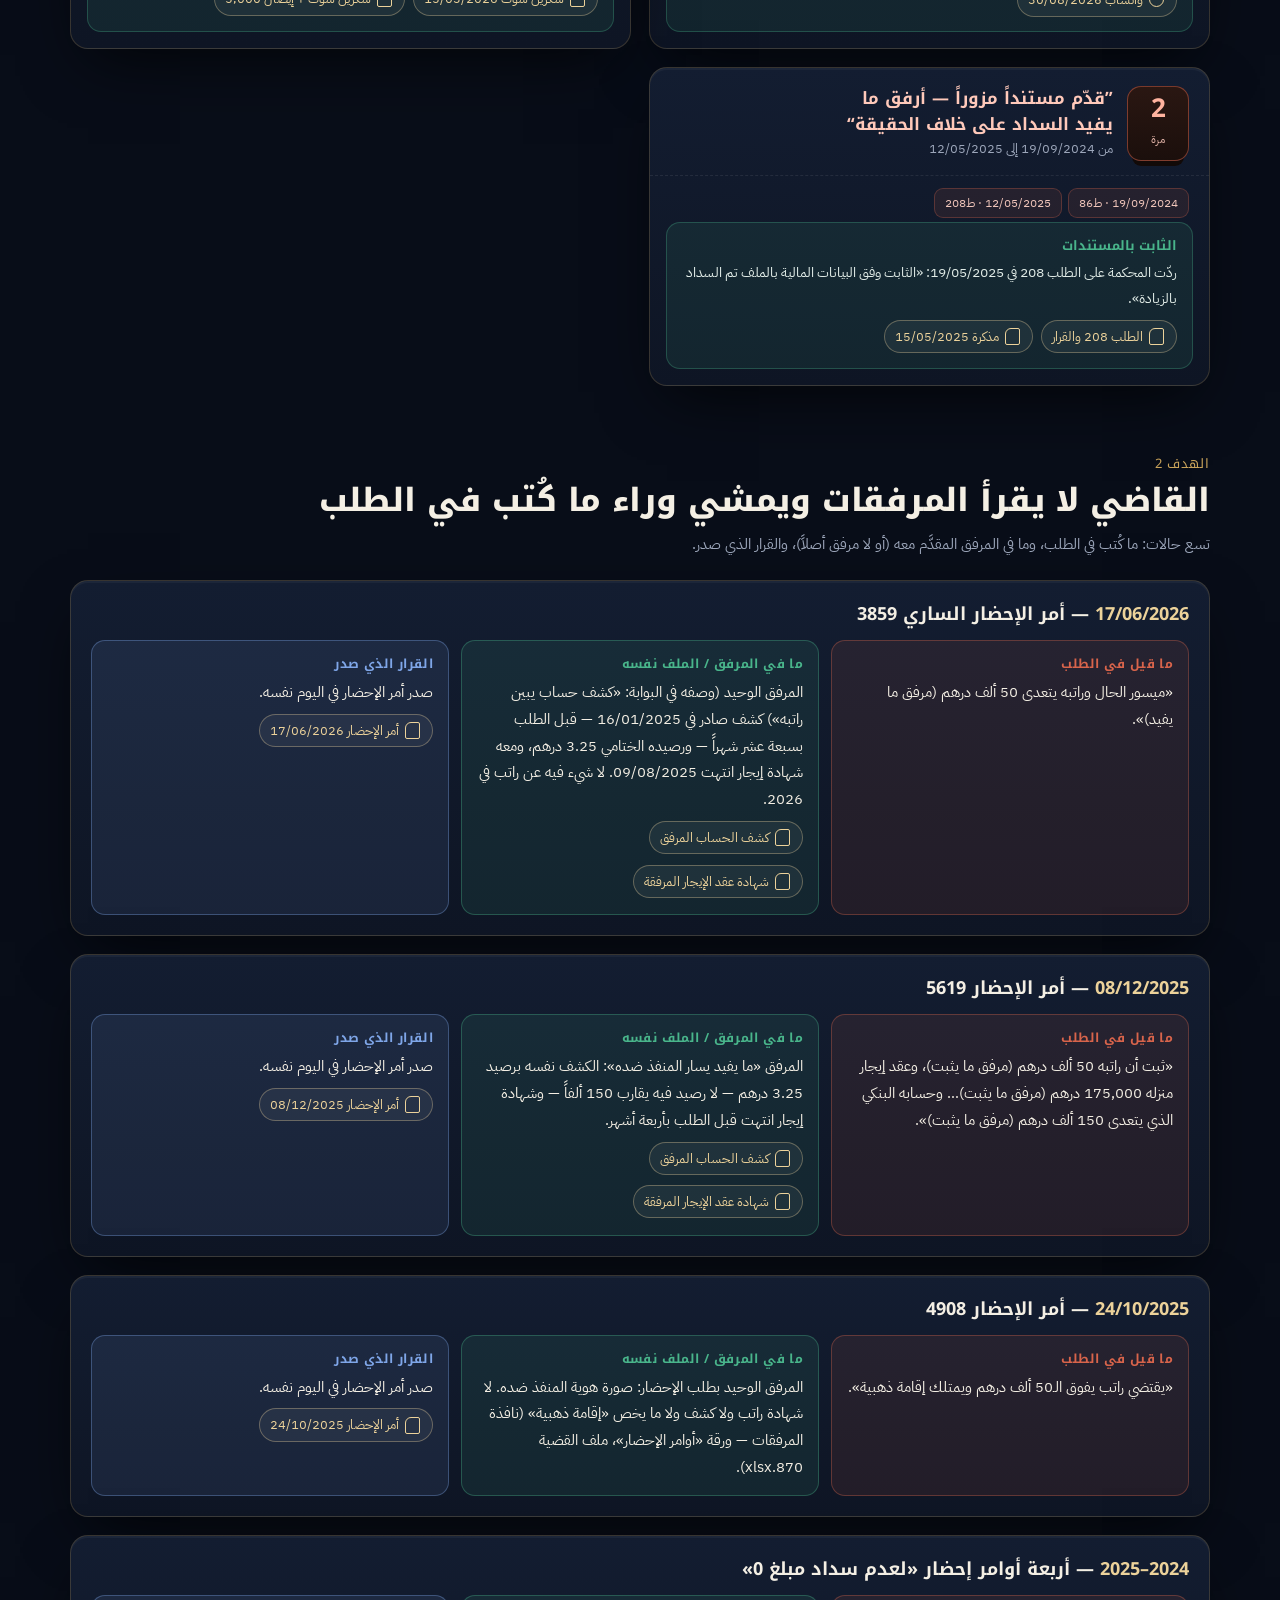
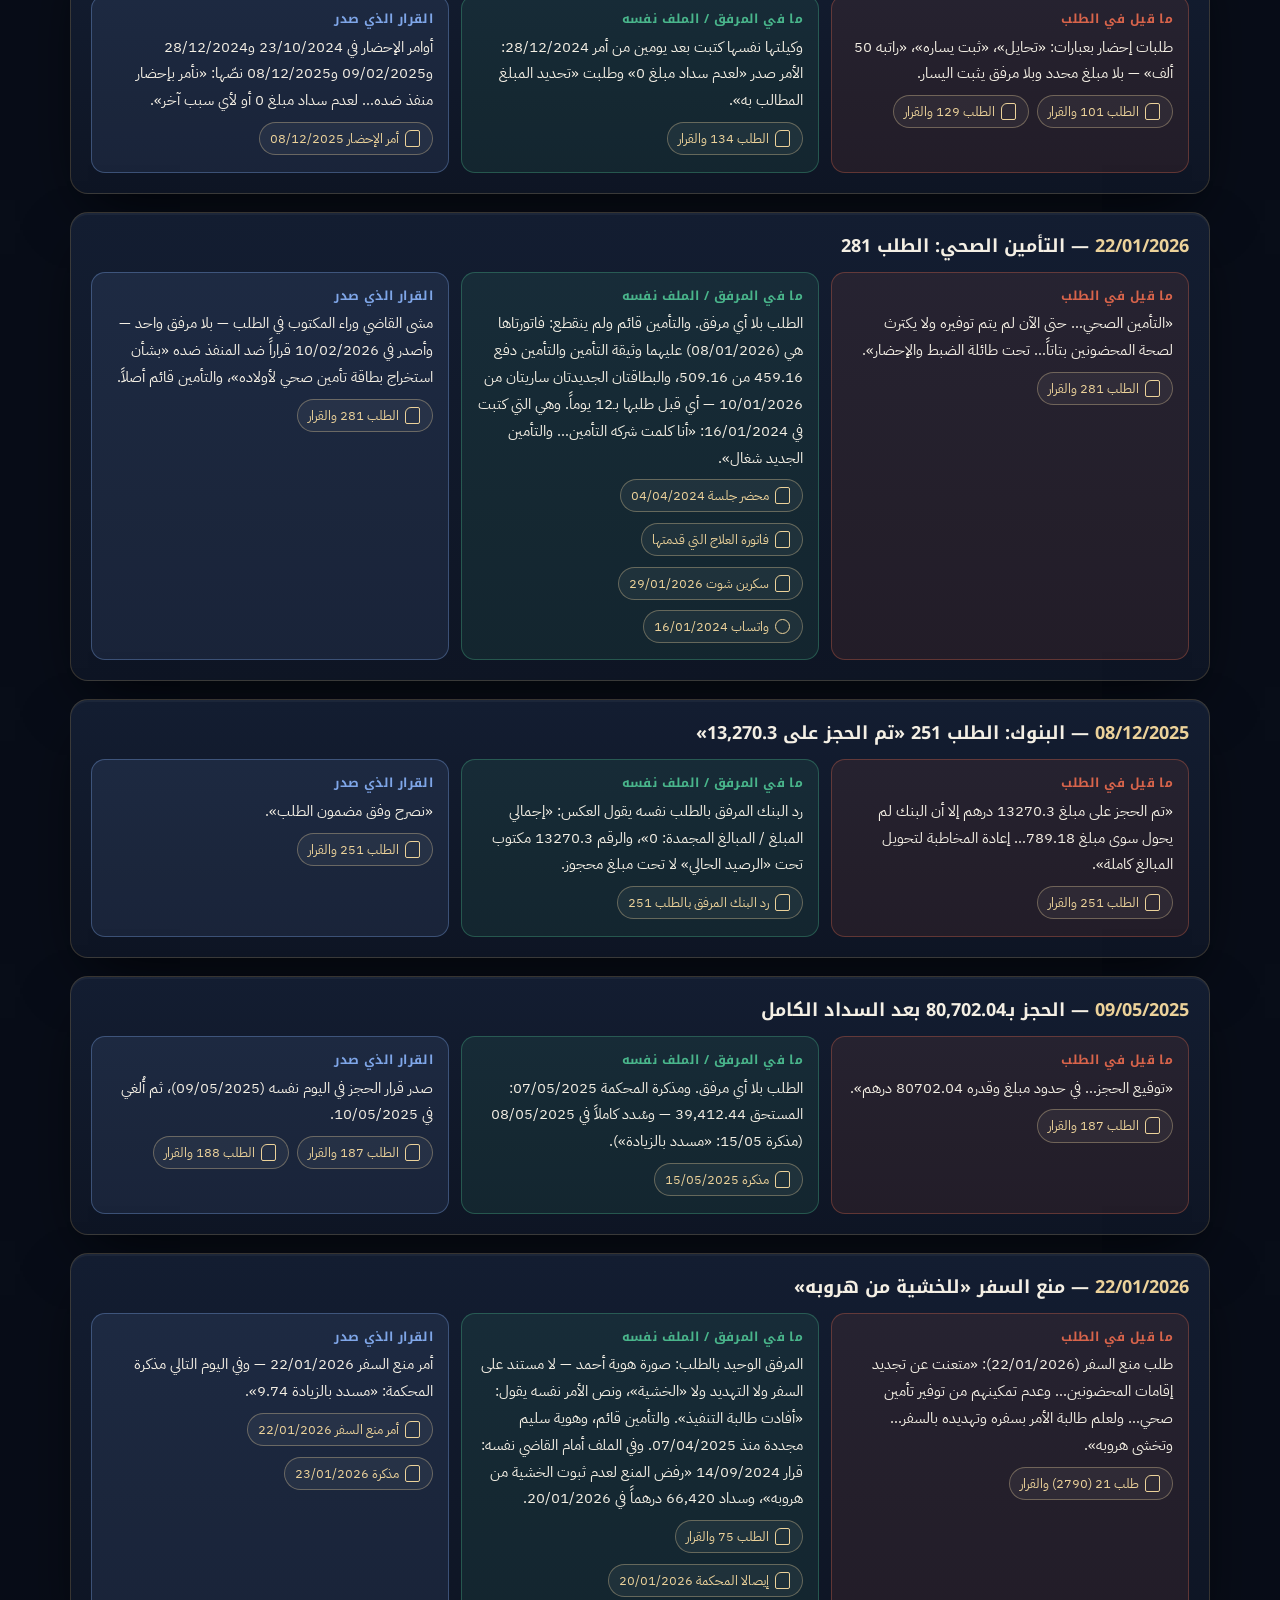
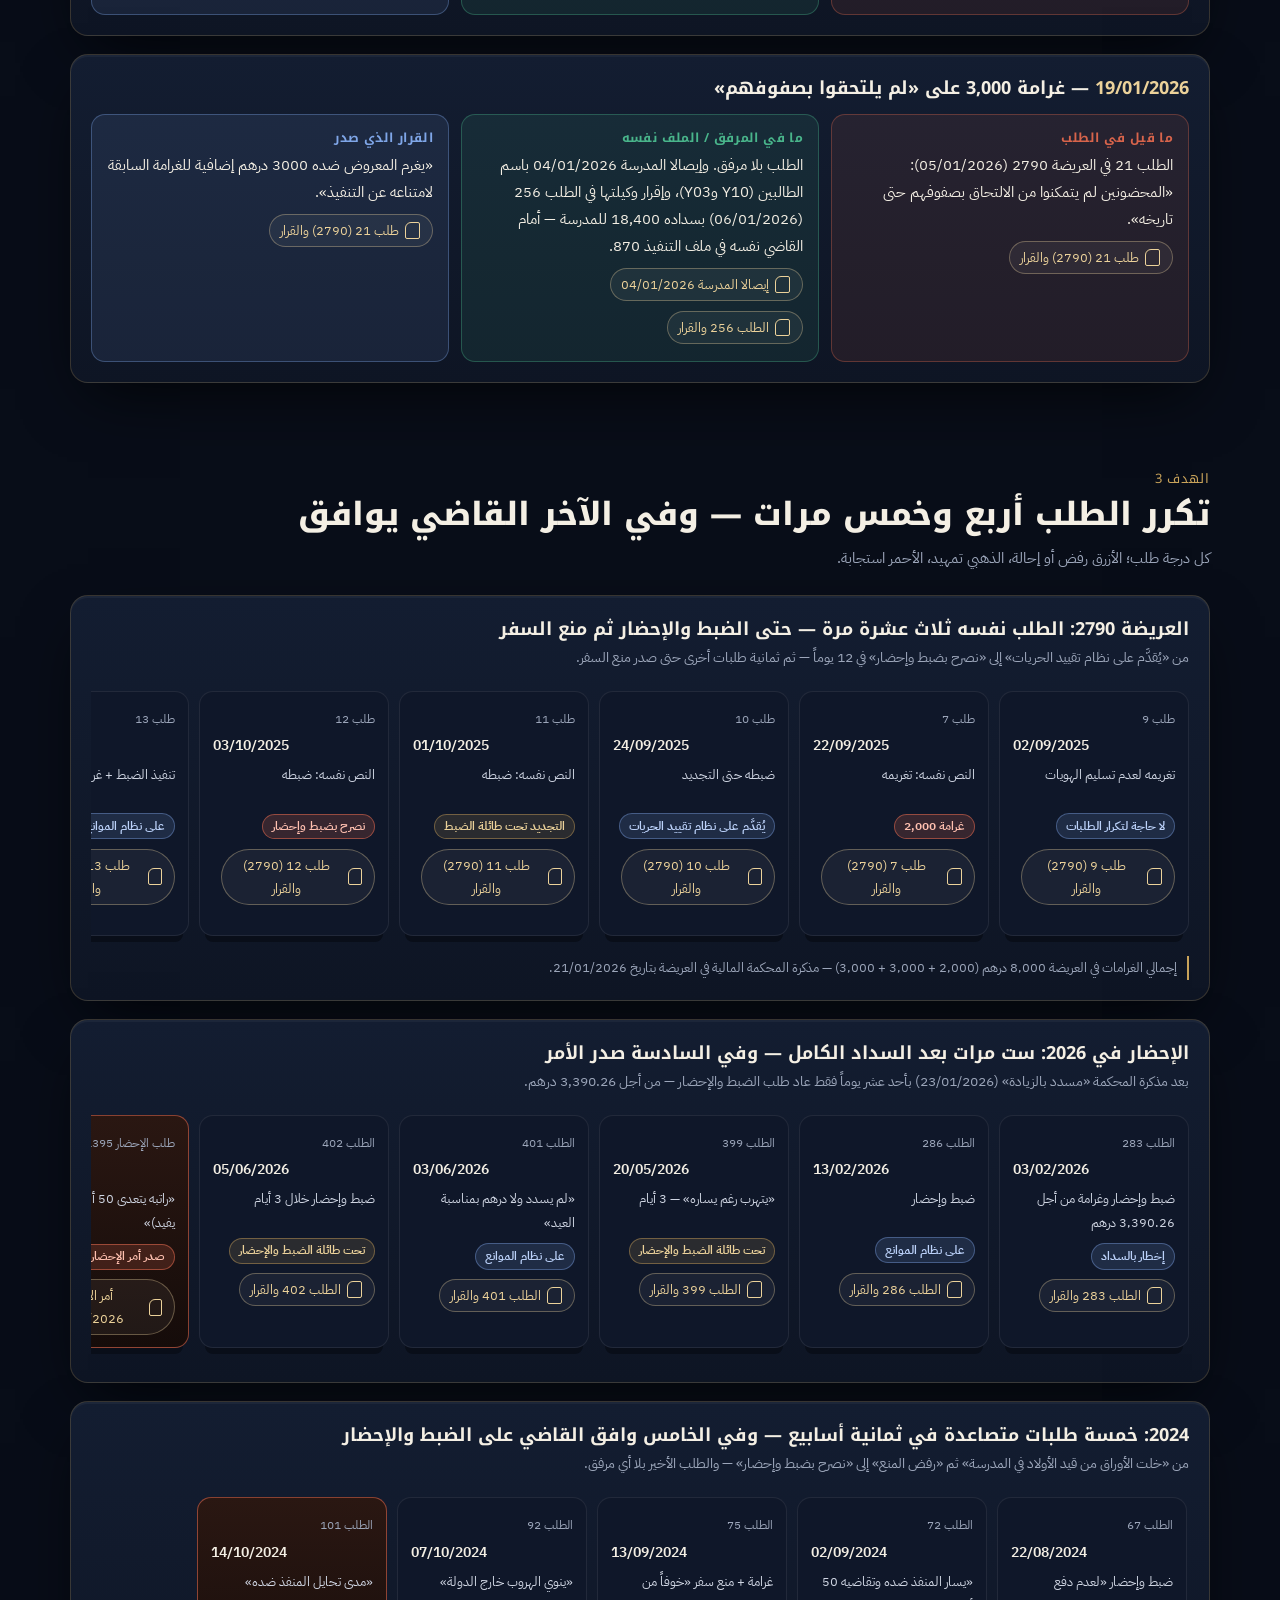
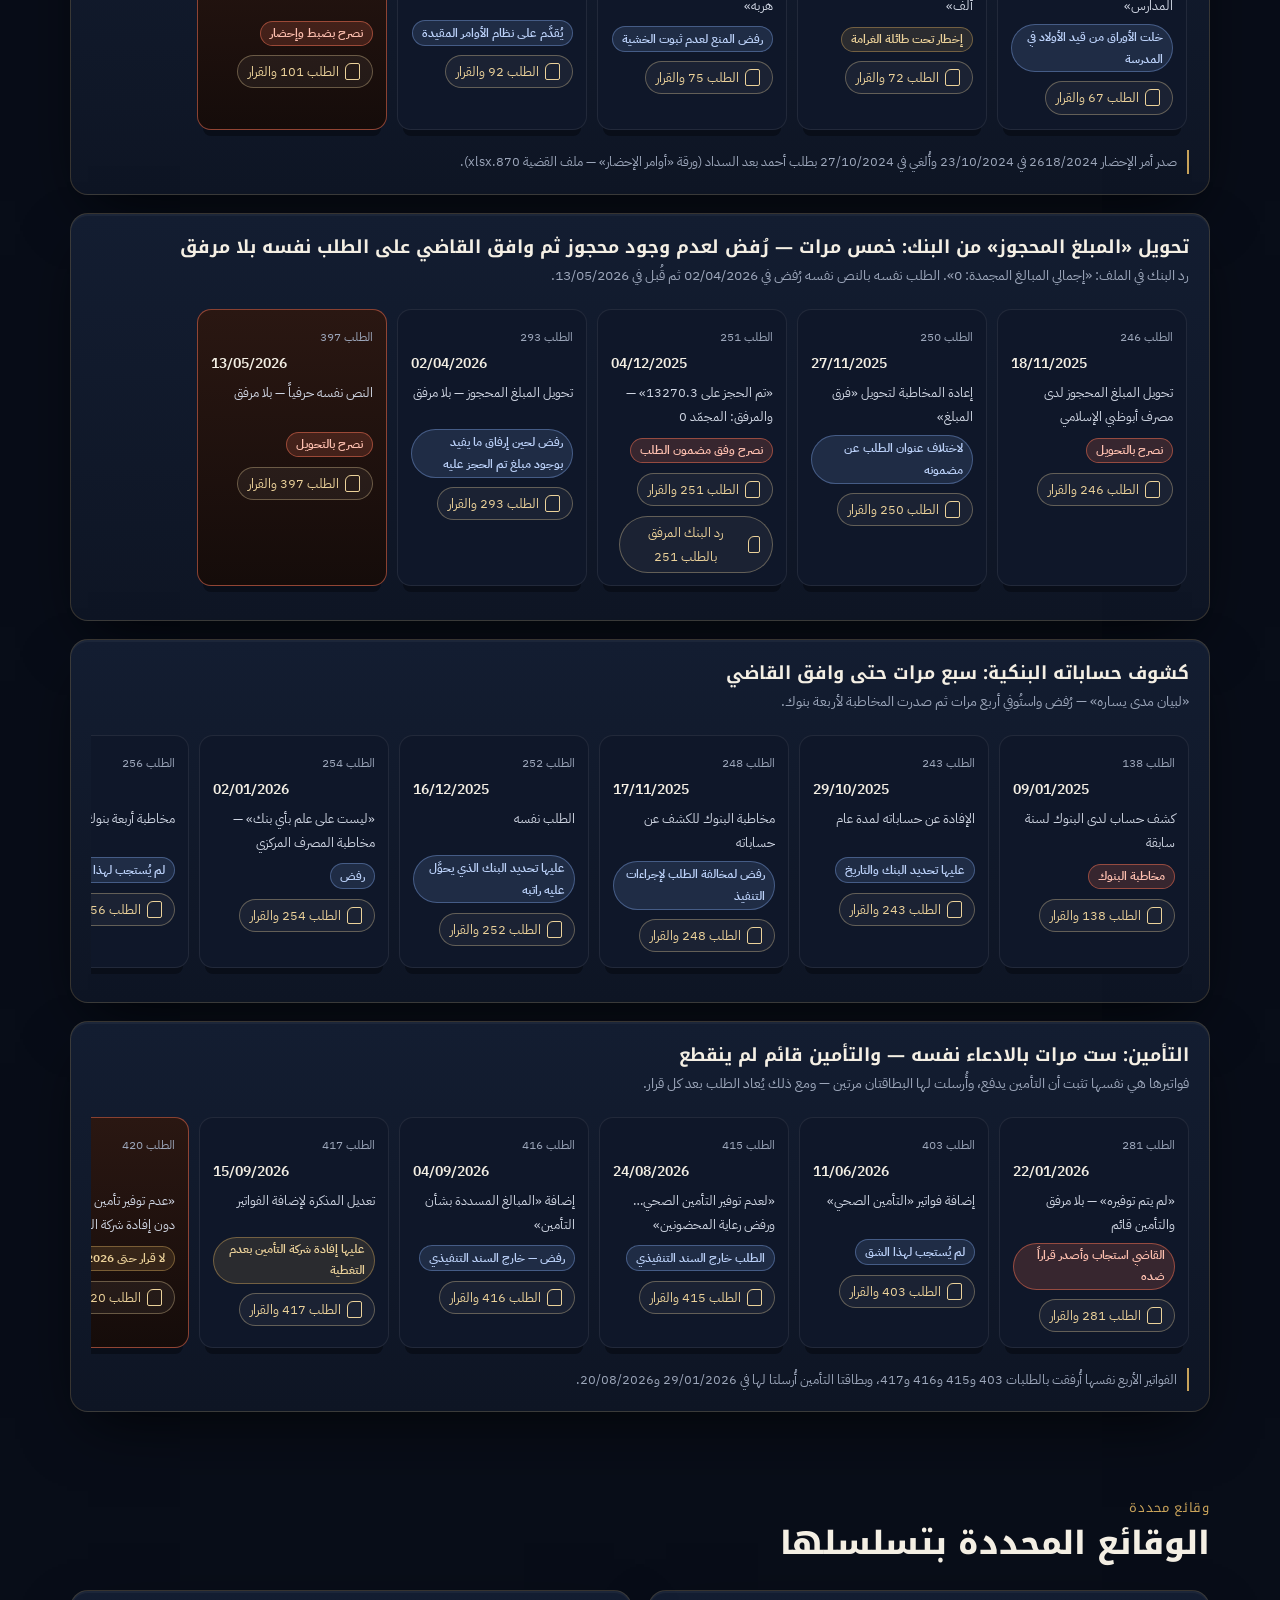
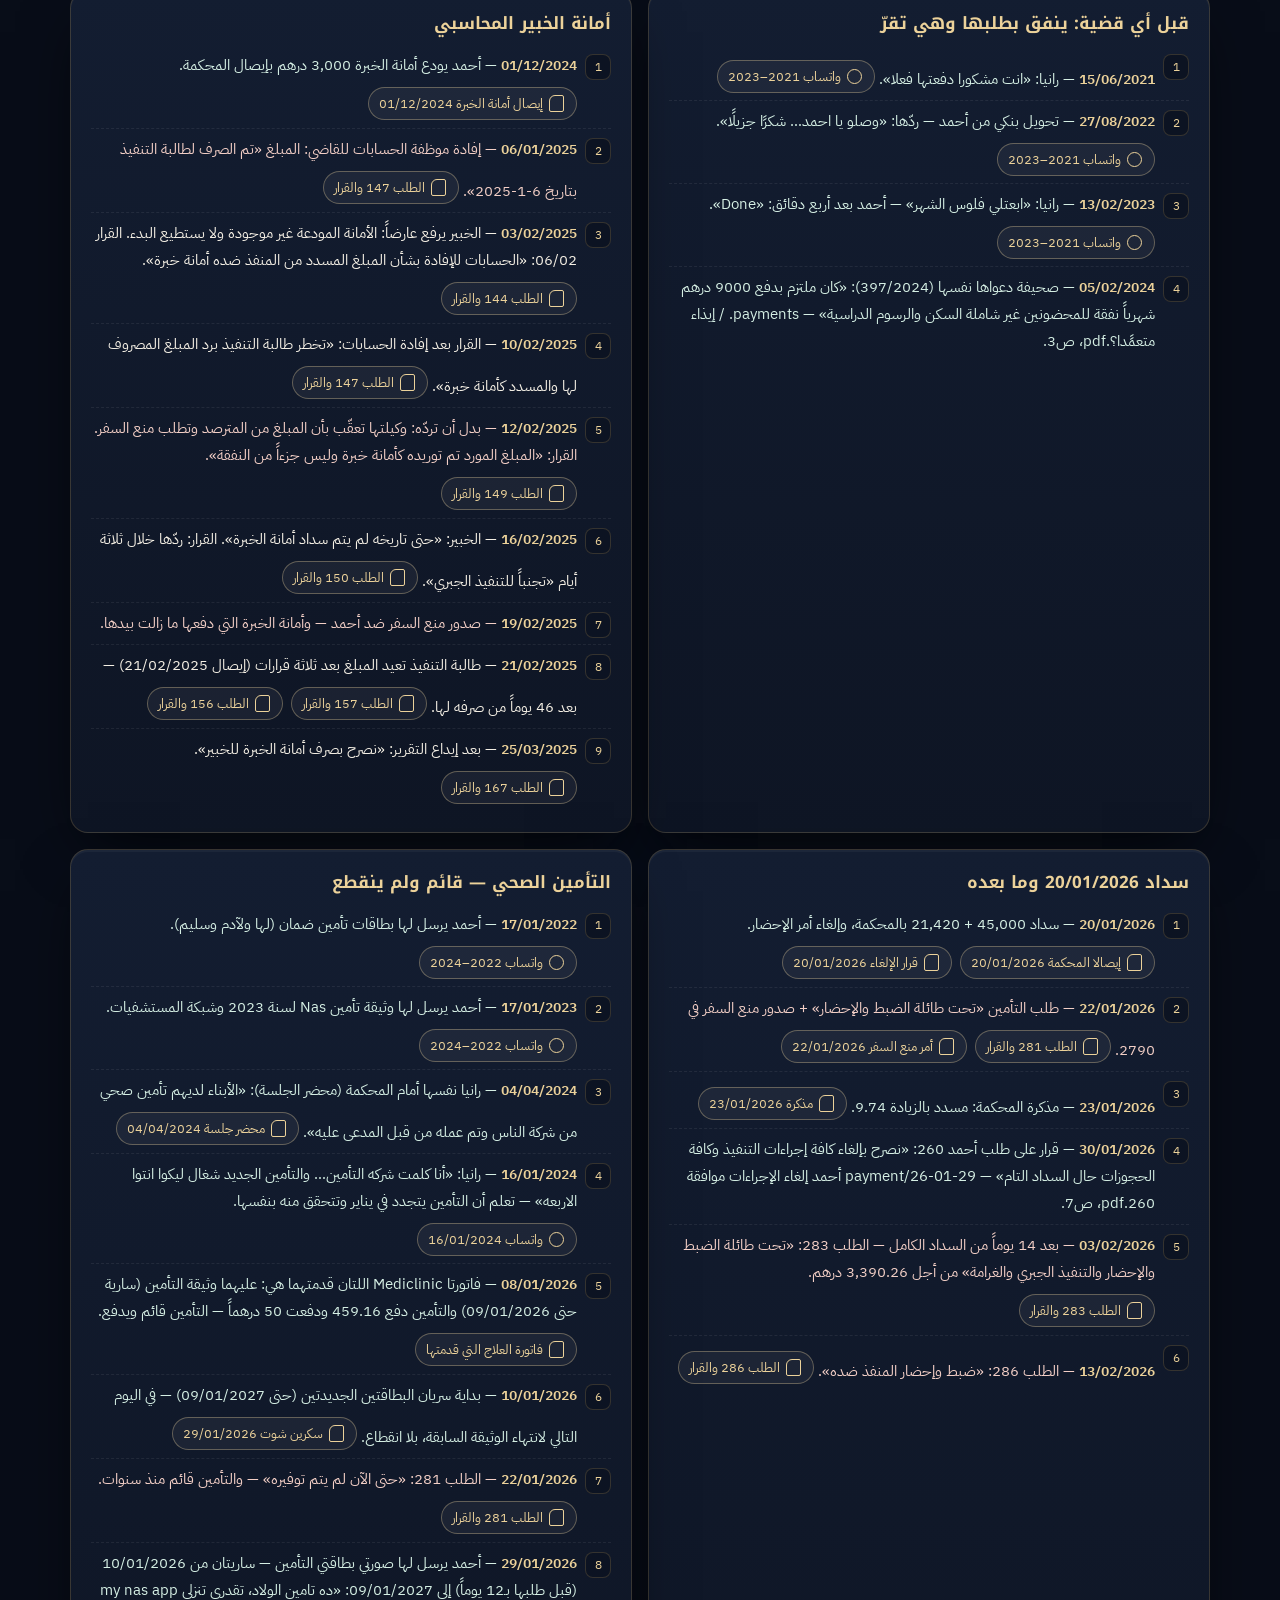
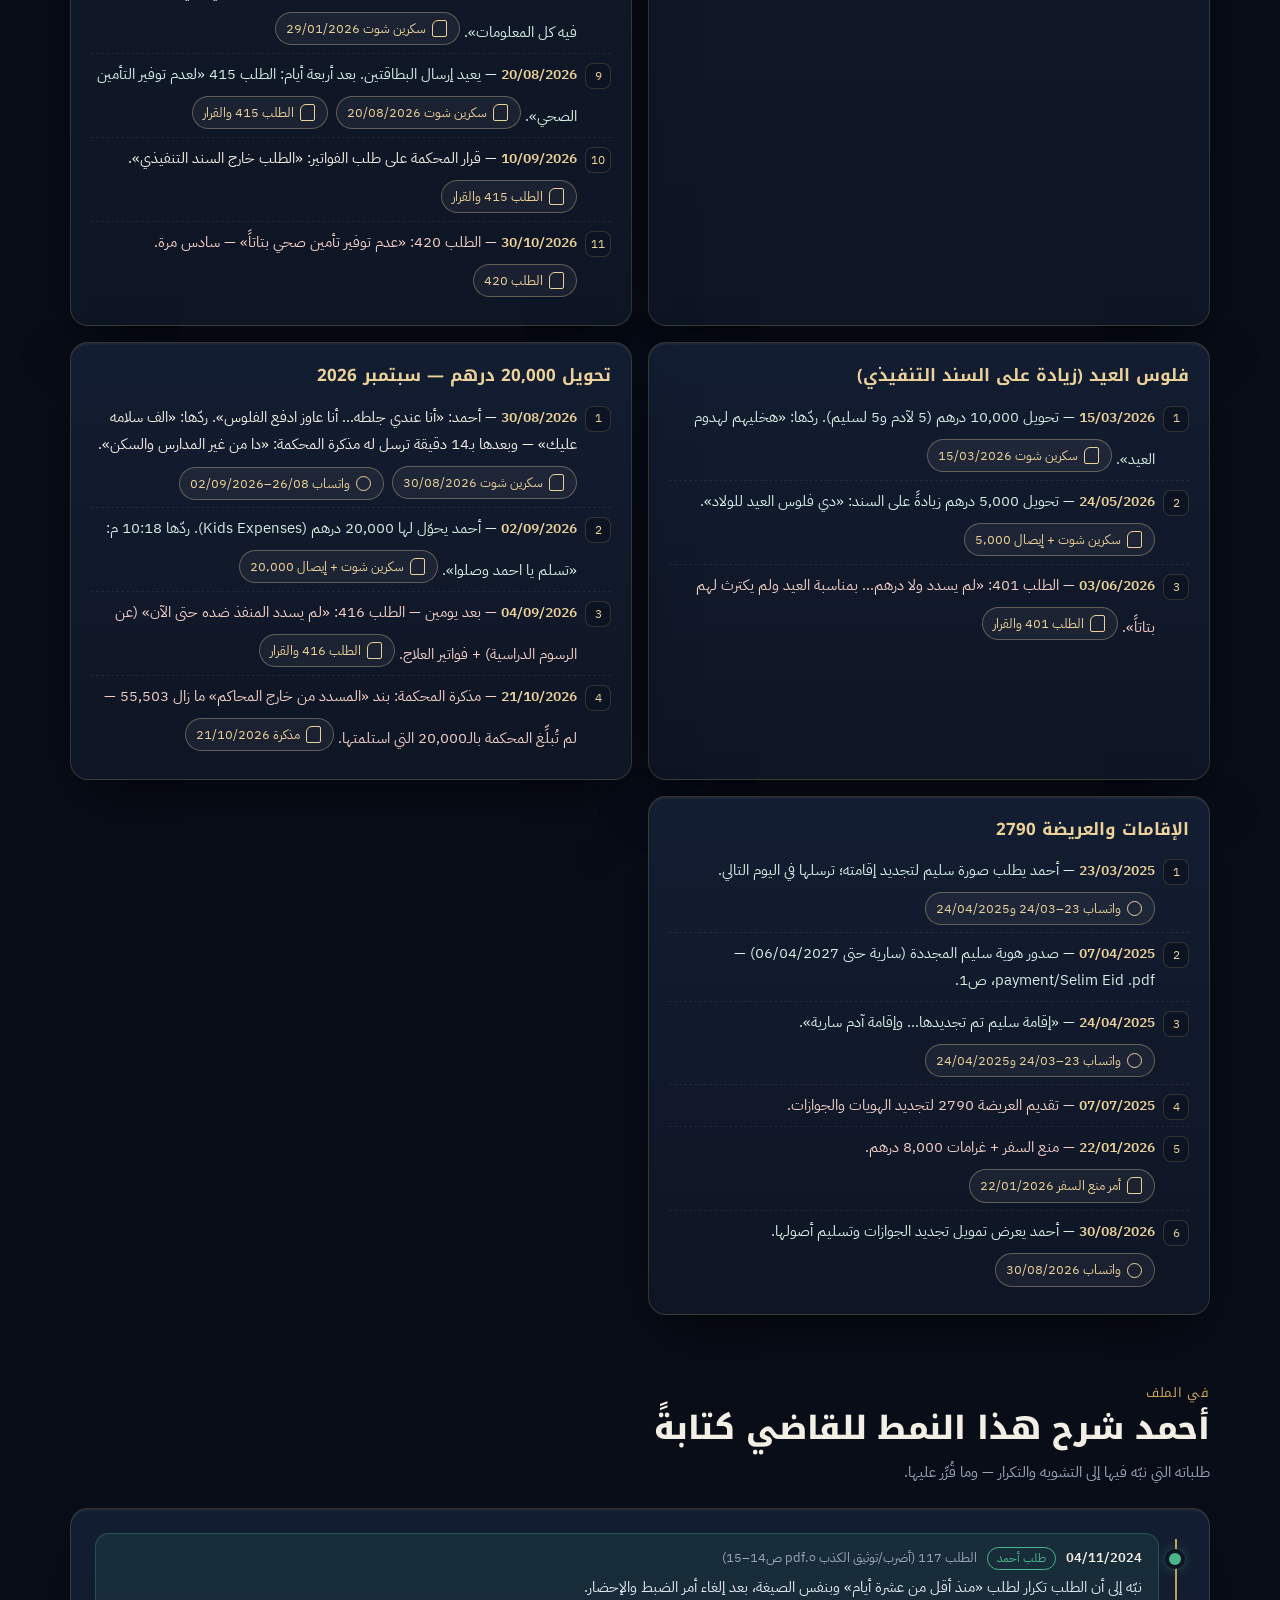
==== commit f72aa126: "النسخة النهائية بعد الأوديت الكامل Co-Authored-By: Claude Fable 5.2 <noreply@anthropic.com>" ====
--- a/index.tpl.html
+++ b/index.tpl.html
@@ -13,7 +13,7 @@
 <body>
 <nav class="nav"><div class="wrap">
   <span class="brand">ملف الإثبات 870 / 2790</span>
-  <a href="#sys-s">السيستم</a><a href="#eps-s">تسخين القاضي</a><a href="#g1">الهدف 1</a><a href="#g2">الهدف 2</a><a href="#g3">الهدف 3</a><a href="#facts-s">الوقائع الست</a><a href="#alerts-s">تنبيهات أحمد للقاضي</a><a href="#limits-s">المصادر</a>
+  <a href="#sys-s">السيستم</a><a href="#eps-s">تسخين القاضي</a><a href="#g1">الهدف 1</a><a href="#g2">الهدف 2</a><a href="#g3">الهدف 3</a><a href="#facts-s">الوقائع</a><a href="#alerts-s">تنبيهات أحمد للقاضي</a><a href="#limits-s">المصادر</a>
 </div></nav>
 
 <header class="hero"><div class="wrap">
@@ -48,7 +48,7 @@
 </div></section>
 
 <section id="g2"><div class="wrap">
-  <div class="sh"><div><div class="n">الهدف 2</div><h2>القاضي لا يقرأ المرفقات ويمشي وراء ما كُتب في الطلب</h2><p>ثماني حالات: ما كُتب في الطلب، وما في المرفق المقدَّم معه (أو لا مرفق أصلاً)، والقرار الذي صدر.</p></div></div>
+  <div class="sh"><div><div class="n">الهدف 2</div><h2>القاضي لا يقرأ المرفقات ويمشي وراء ما كُتب في الطلب</h2><p>تسع حالات: ما كُتب في الطلب، وما في المرفق المقدَّم معه (أو لا مرفق أصلاً)، والقرار الذي صدر.</p></div></div>
   <div id="cmps"></div>
 </div></section>
 
@@ -58,7 +58,7 @@
 </div></section>
 
 <section id="facts-s"><div class="wrap">
-  <div class="sh"><div><div class="n">وقائع محددة</div><h2>الوقائع الست بتسلسلها</h2></div></div>
+  <div class="sh"><div><div class="n">وقائع محددة</div><h2>الوقائع المحددة بتسلسلها</h2></div></div>
   <div class="facts" id="facts"></div>
 </div></section>
 
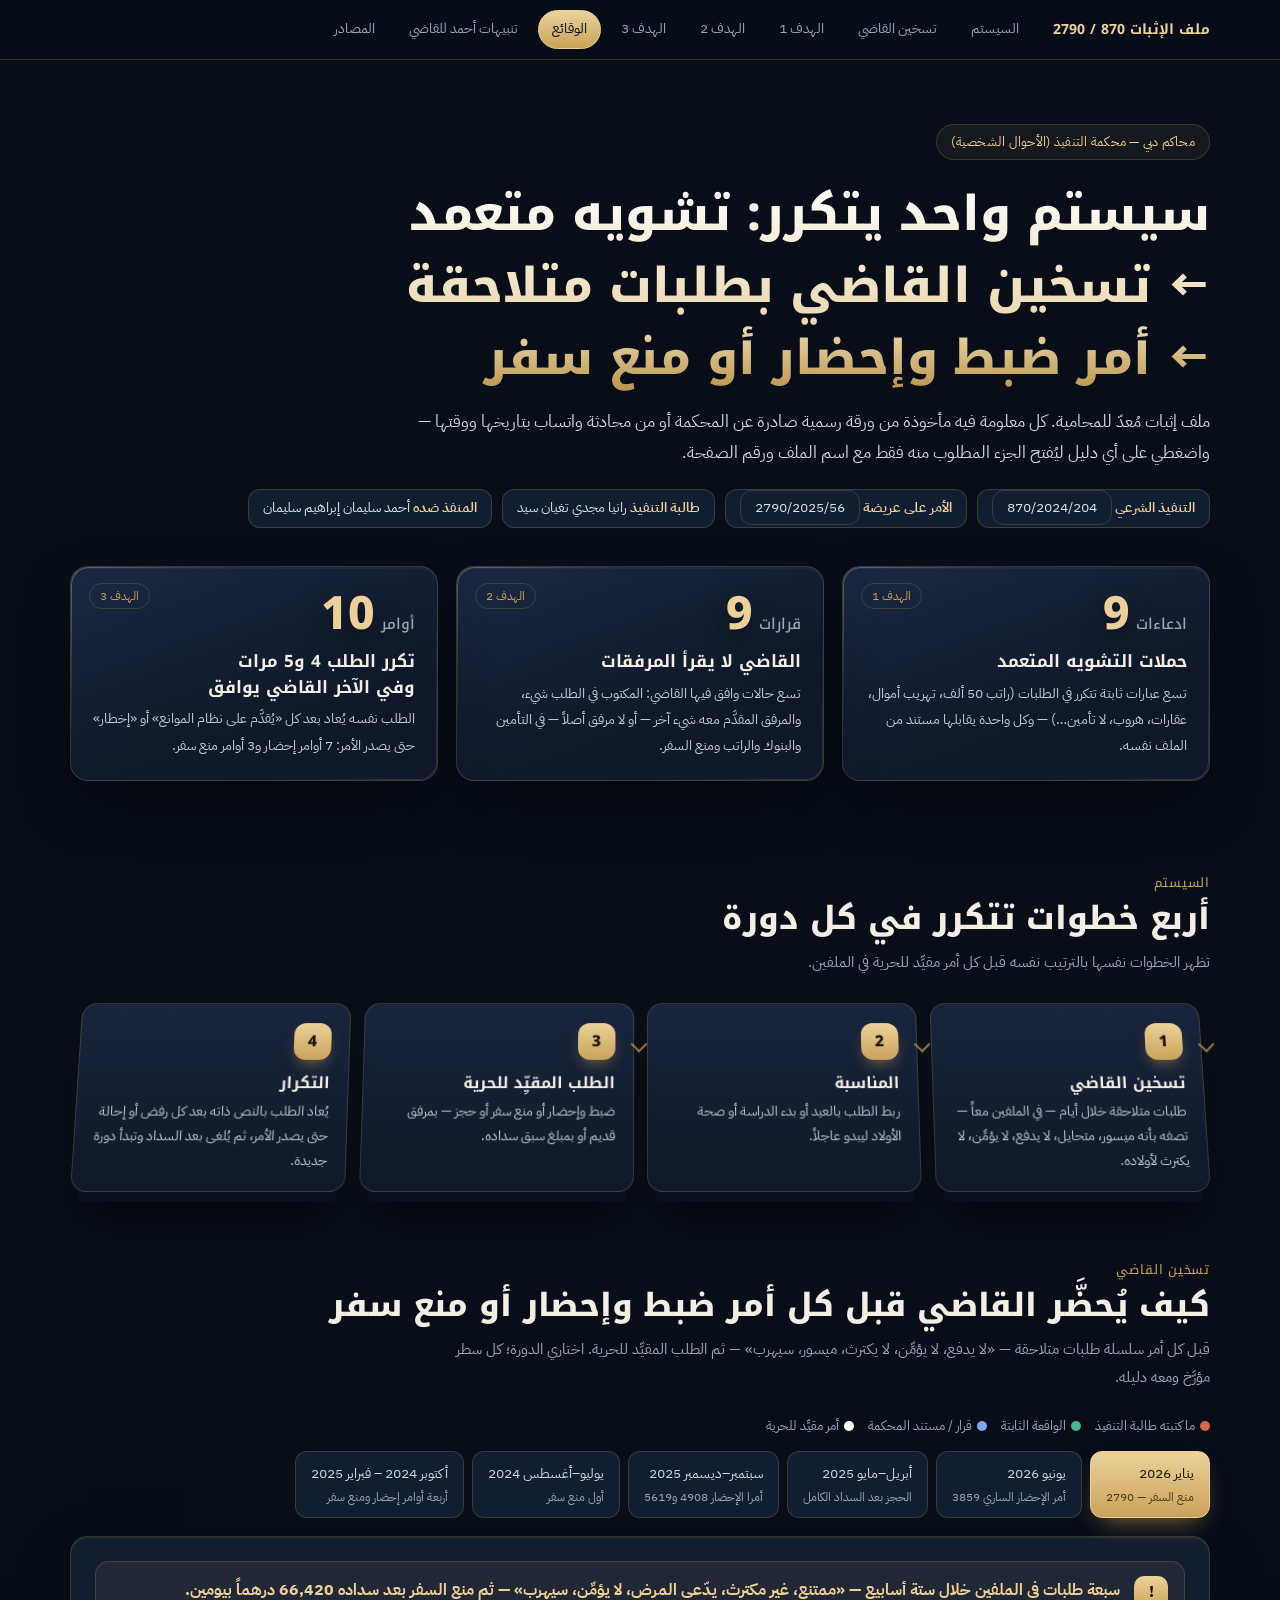
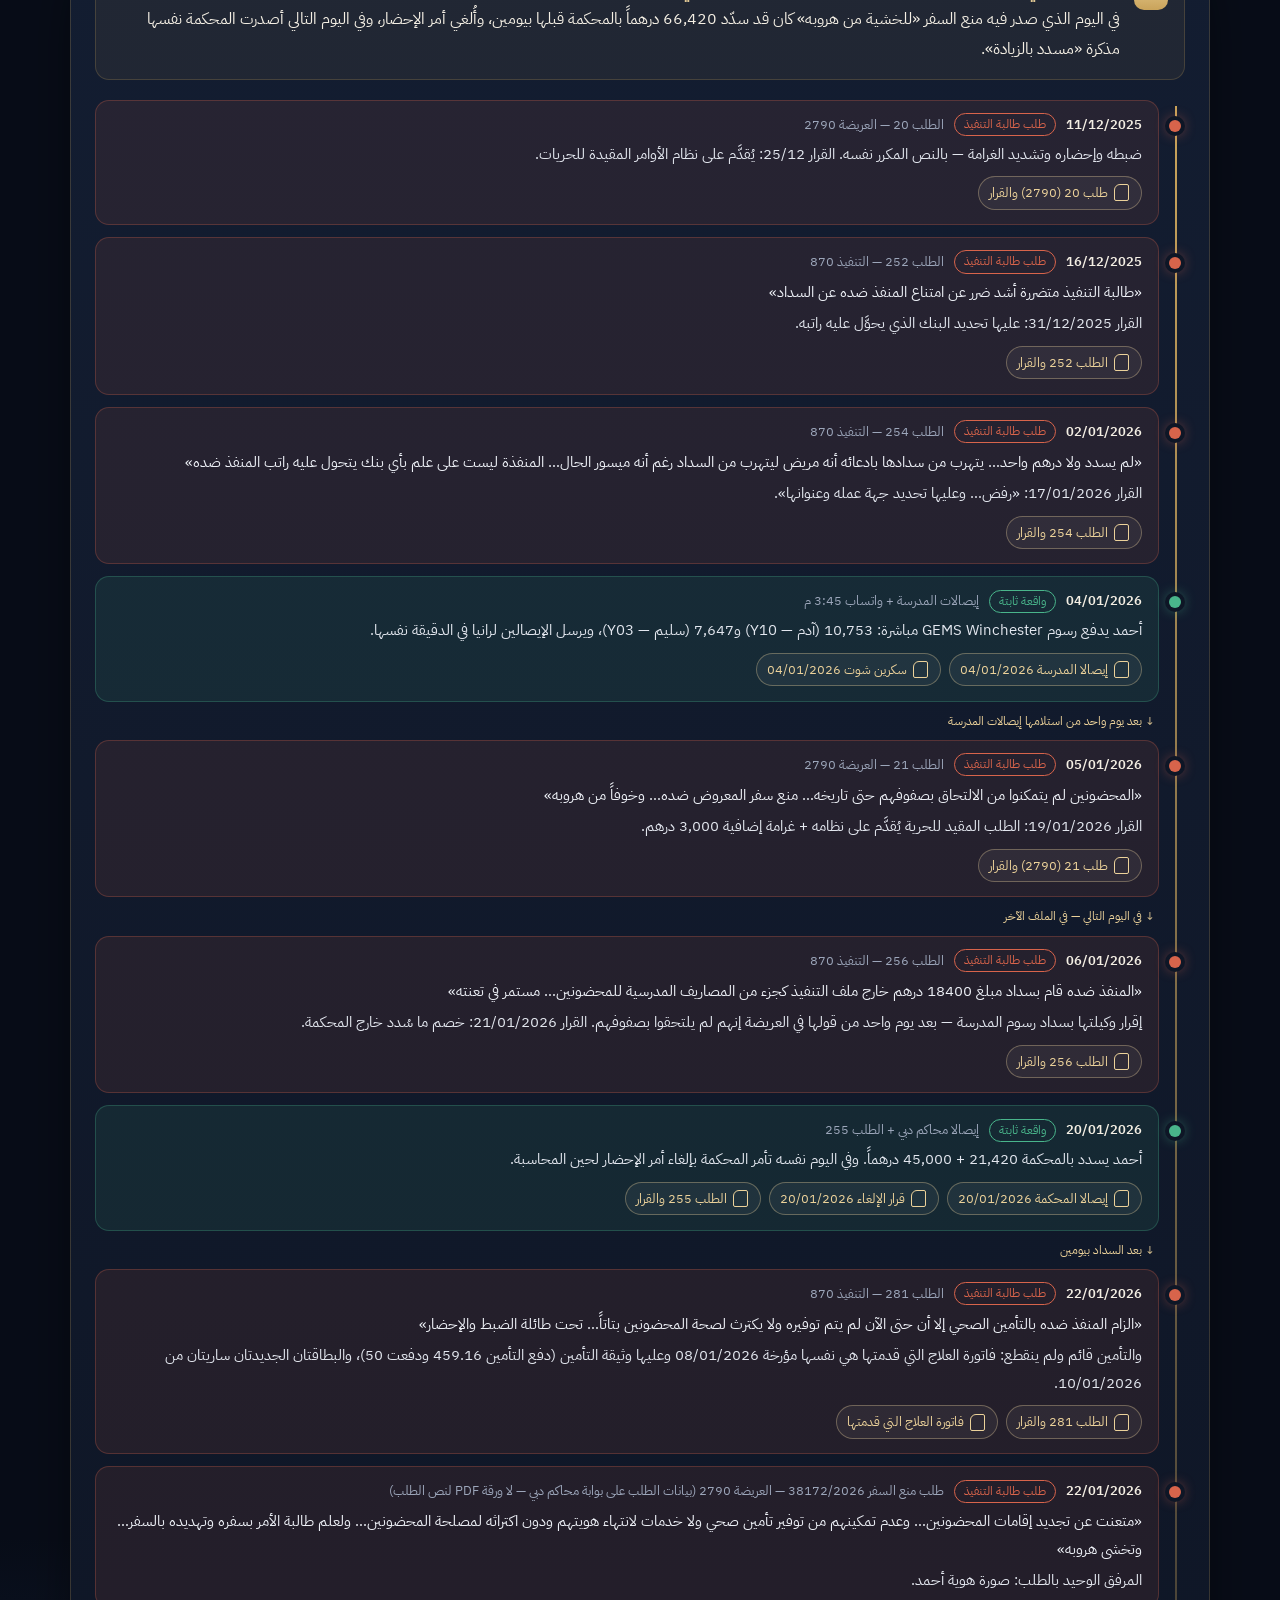
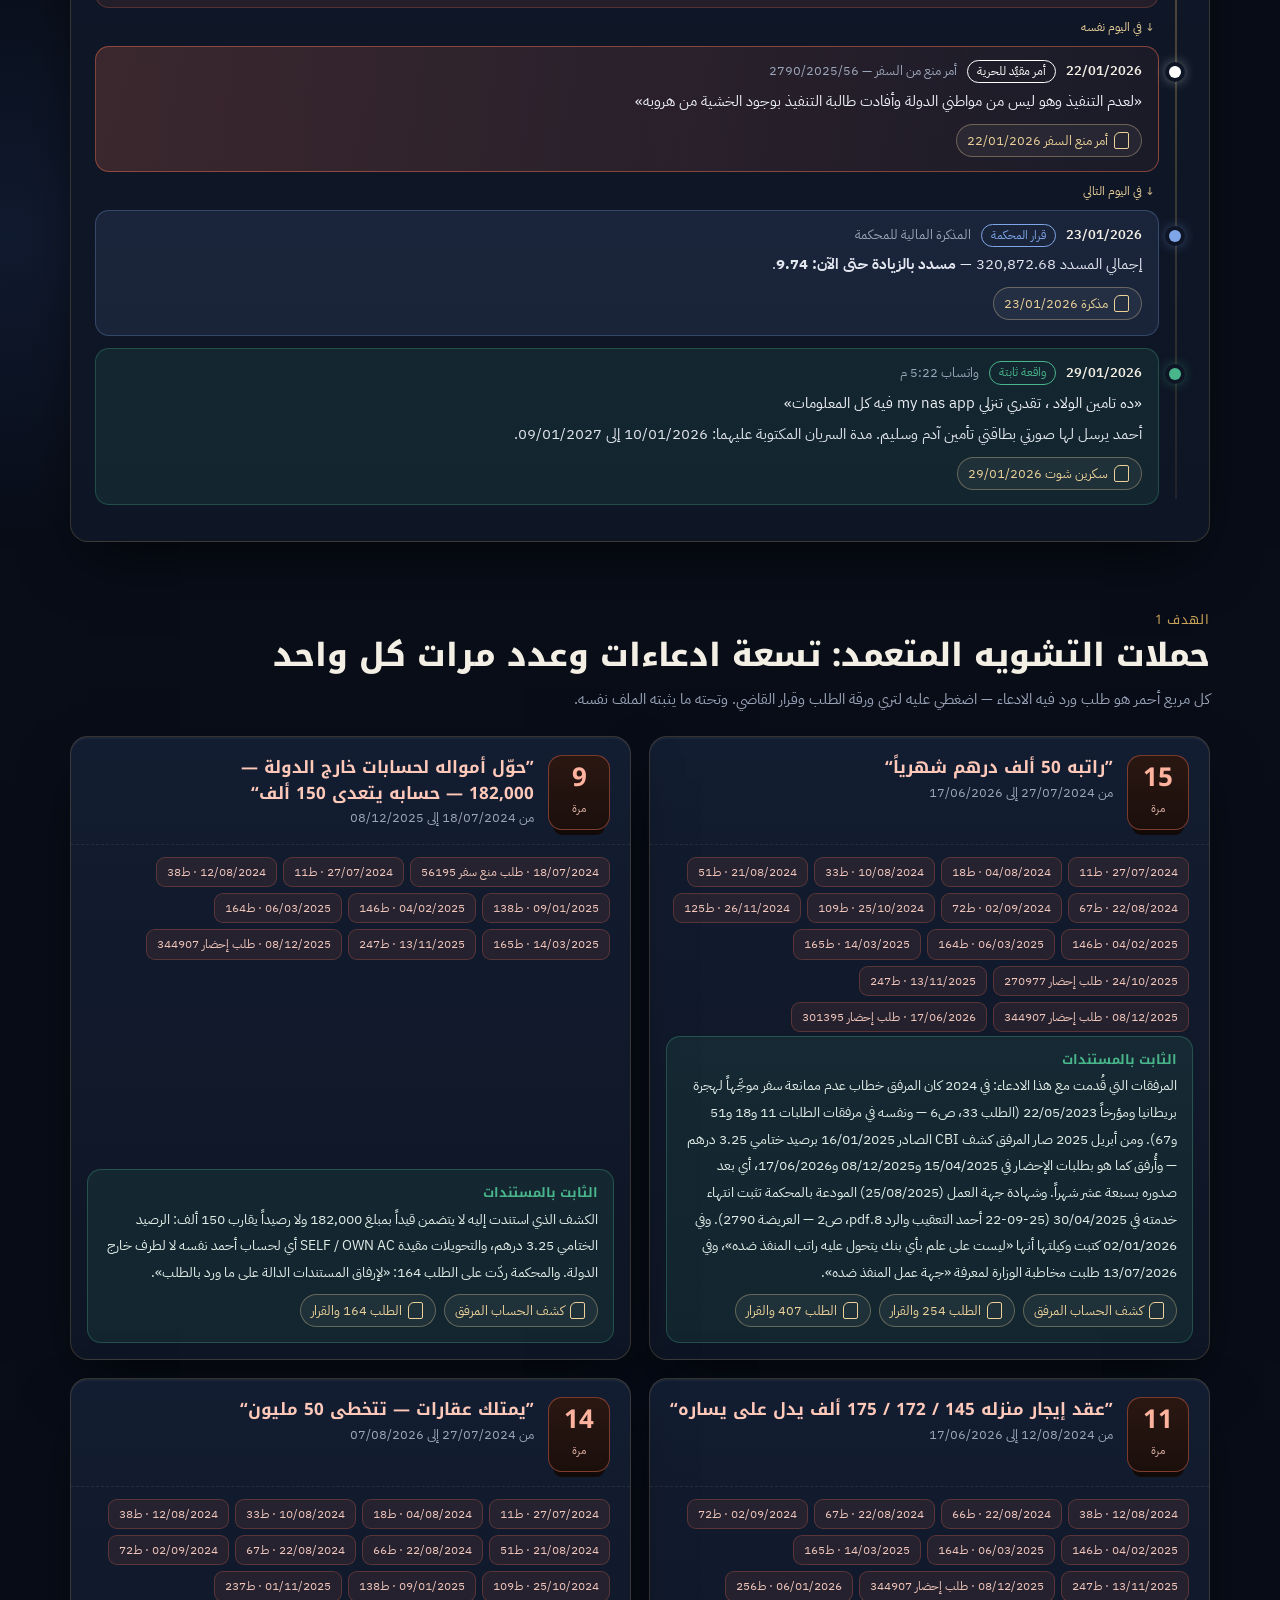
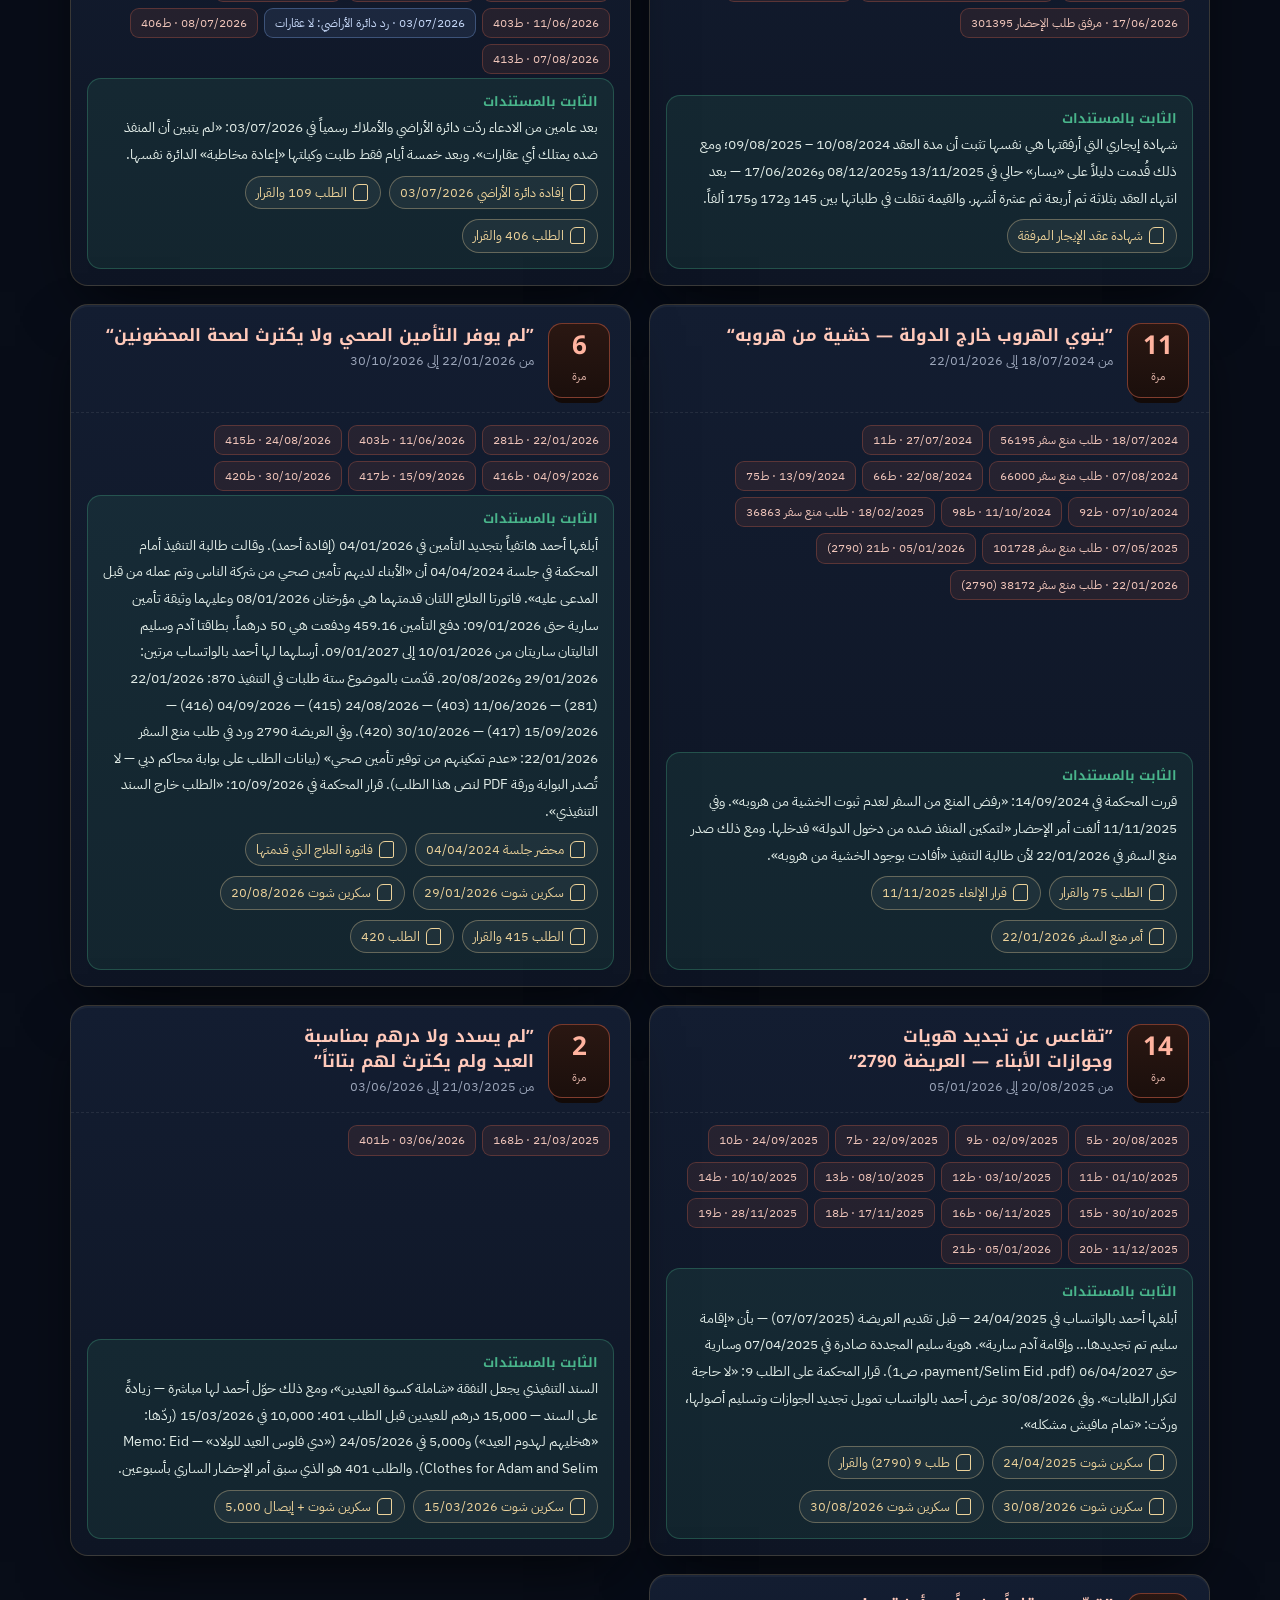
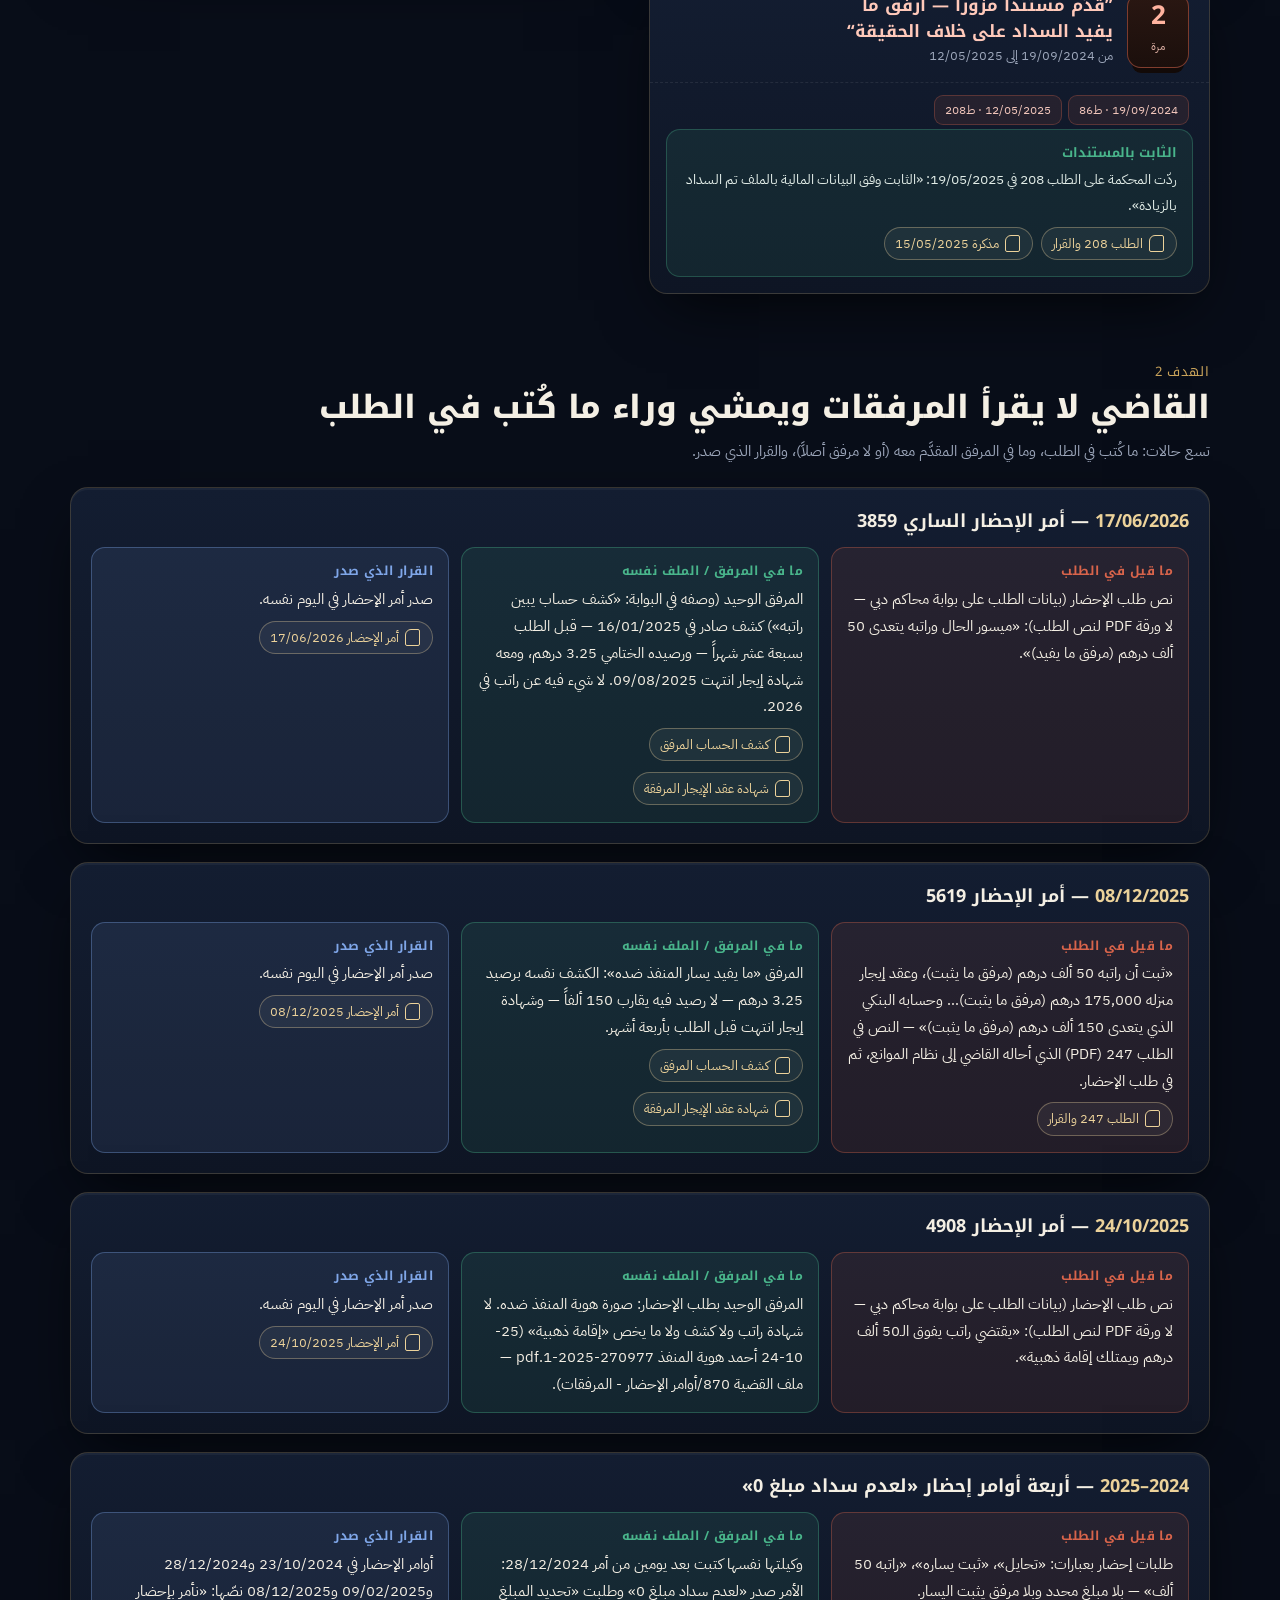
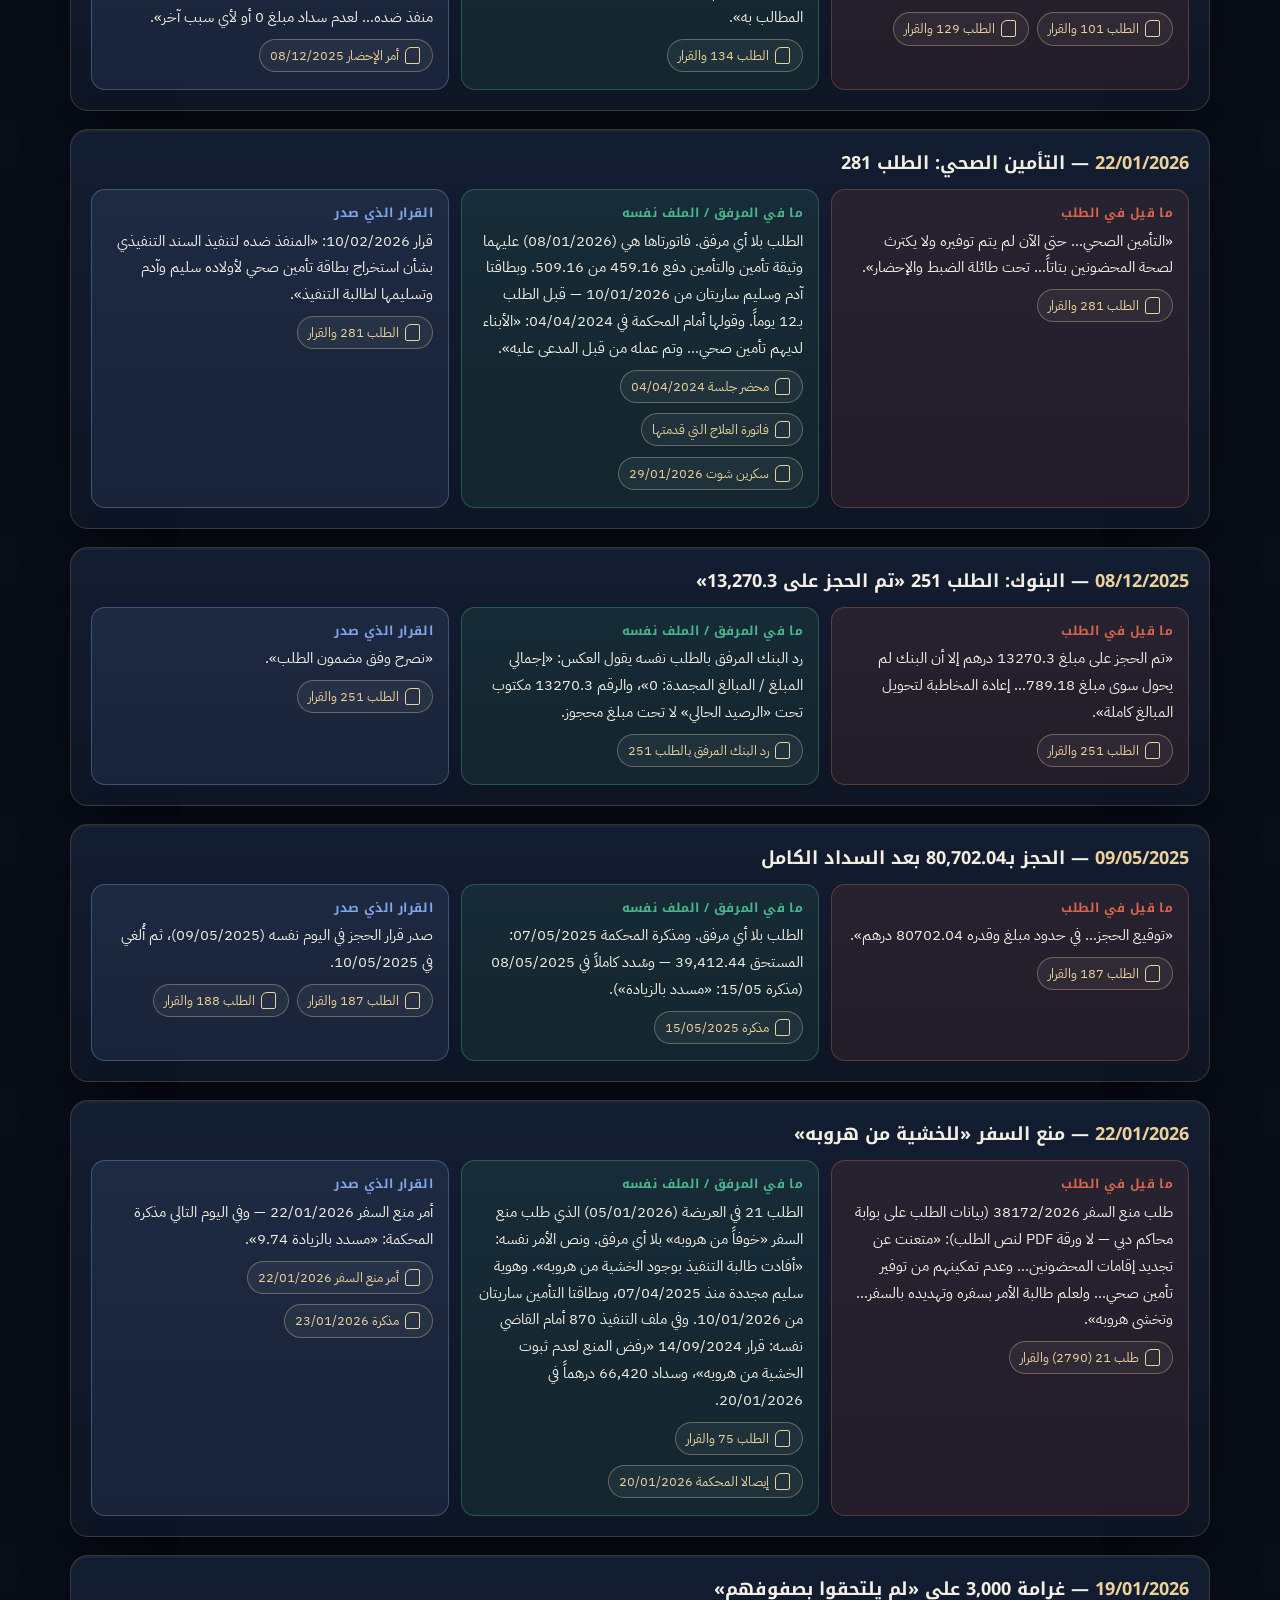
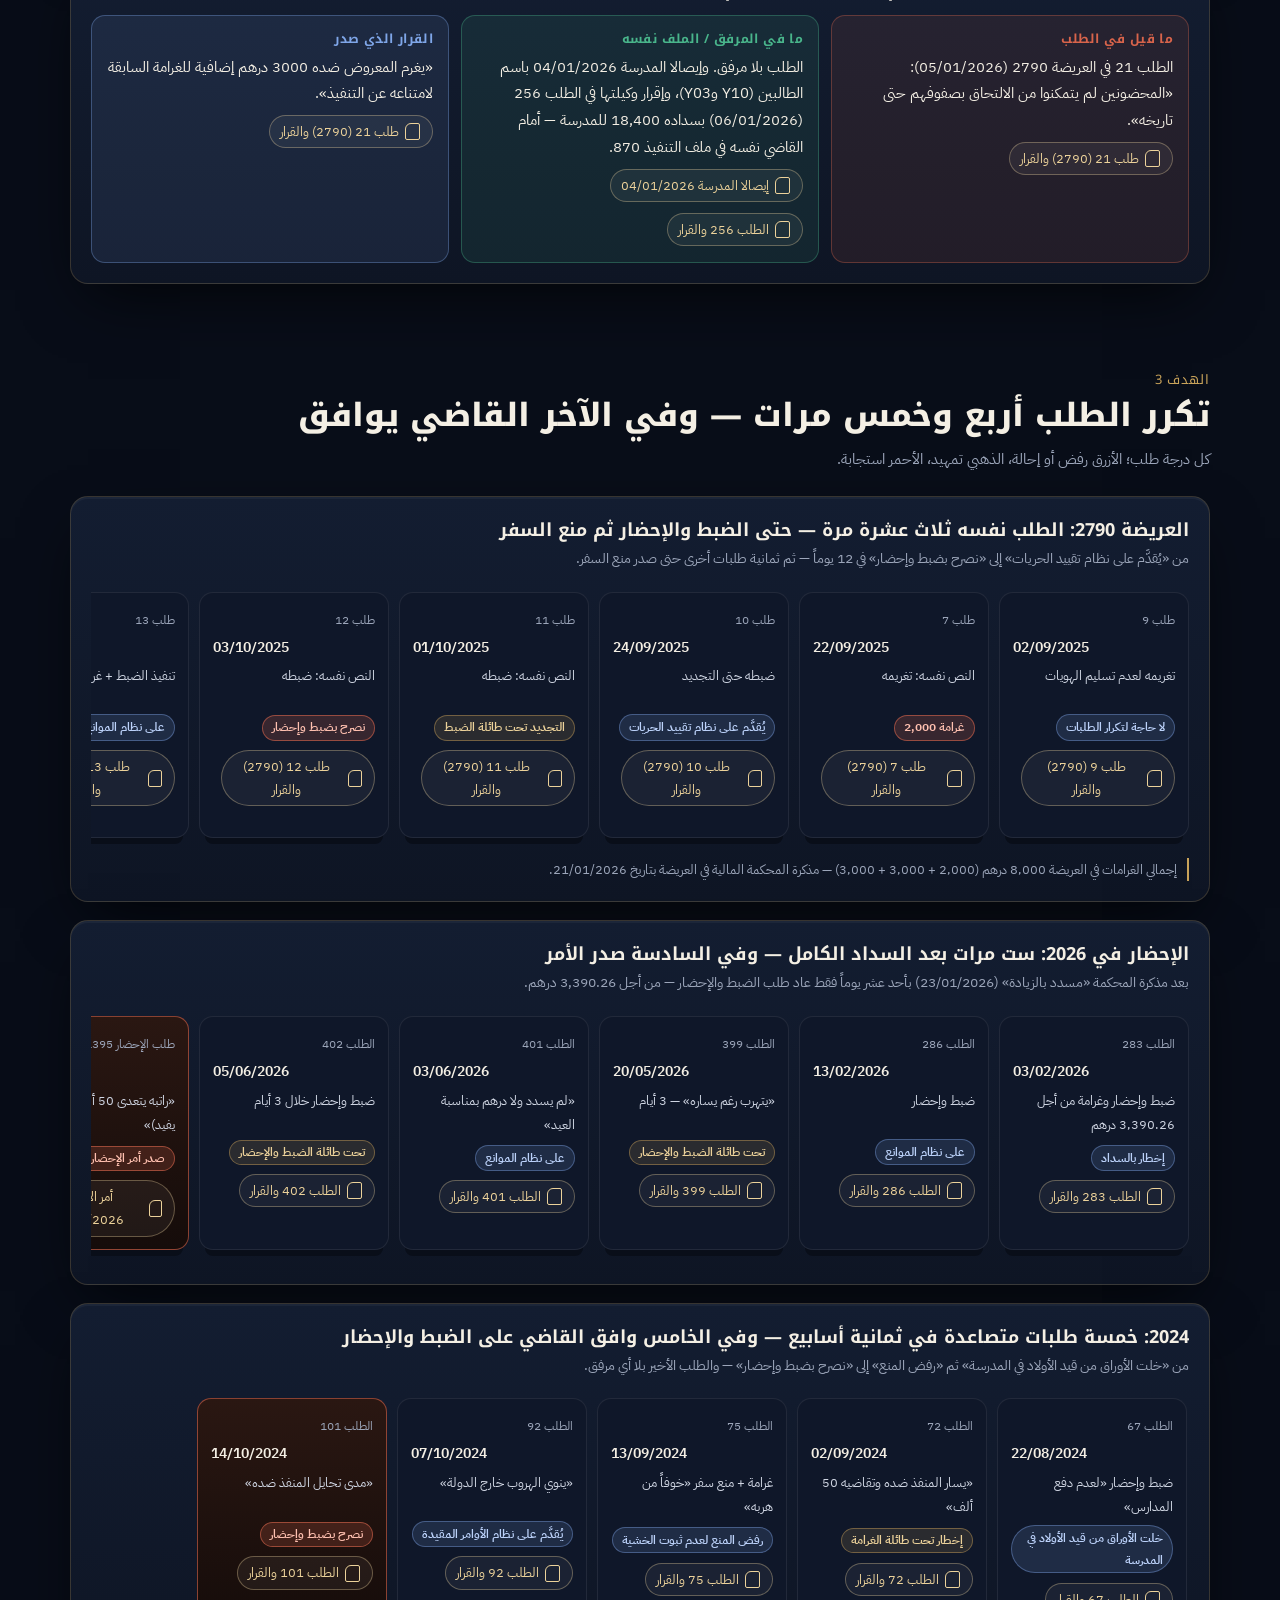
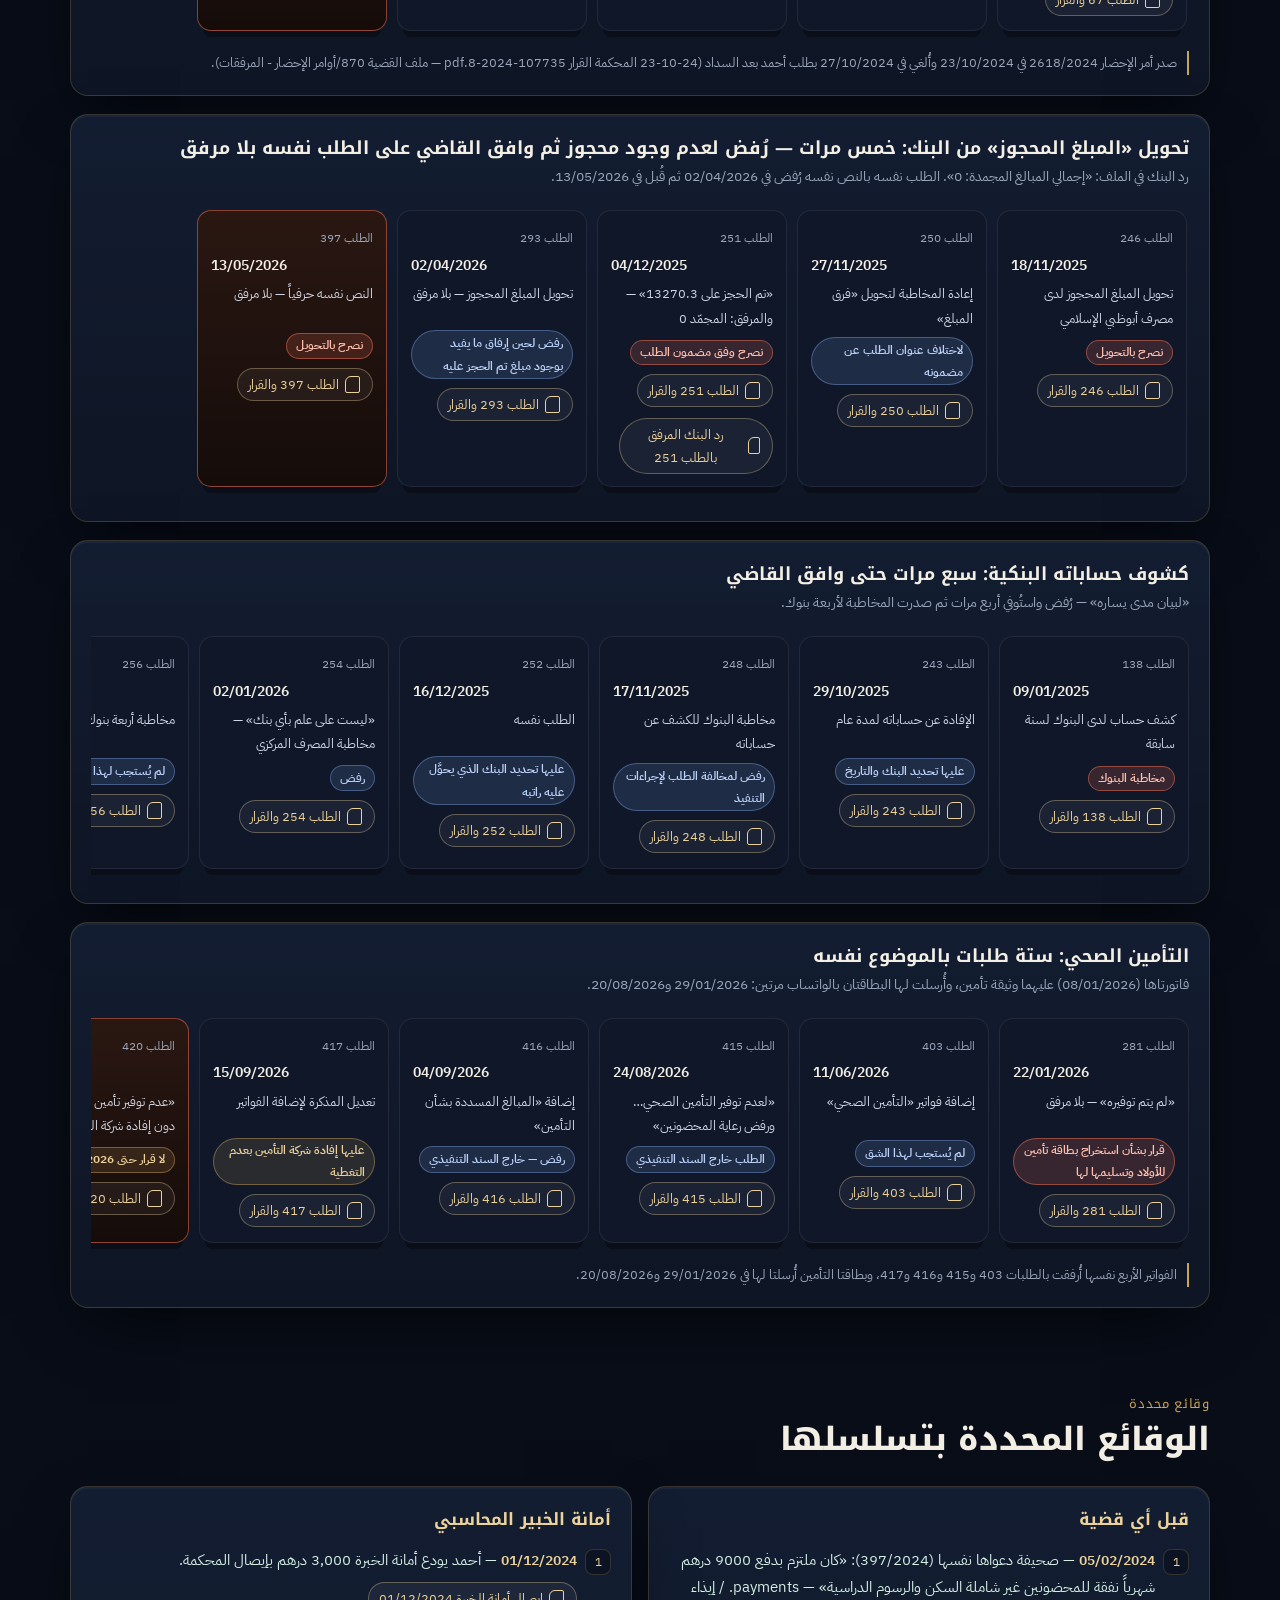
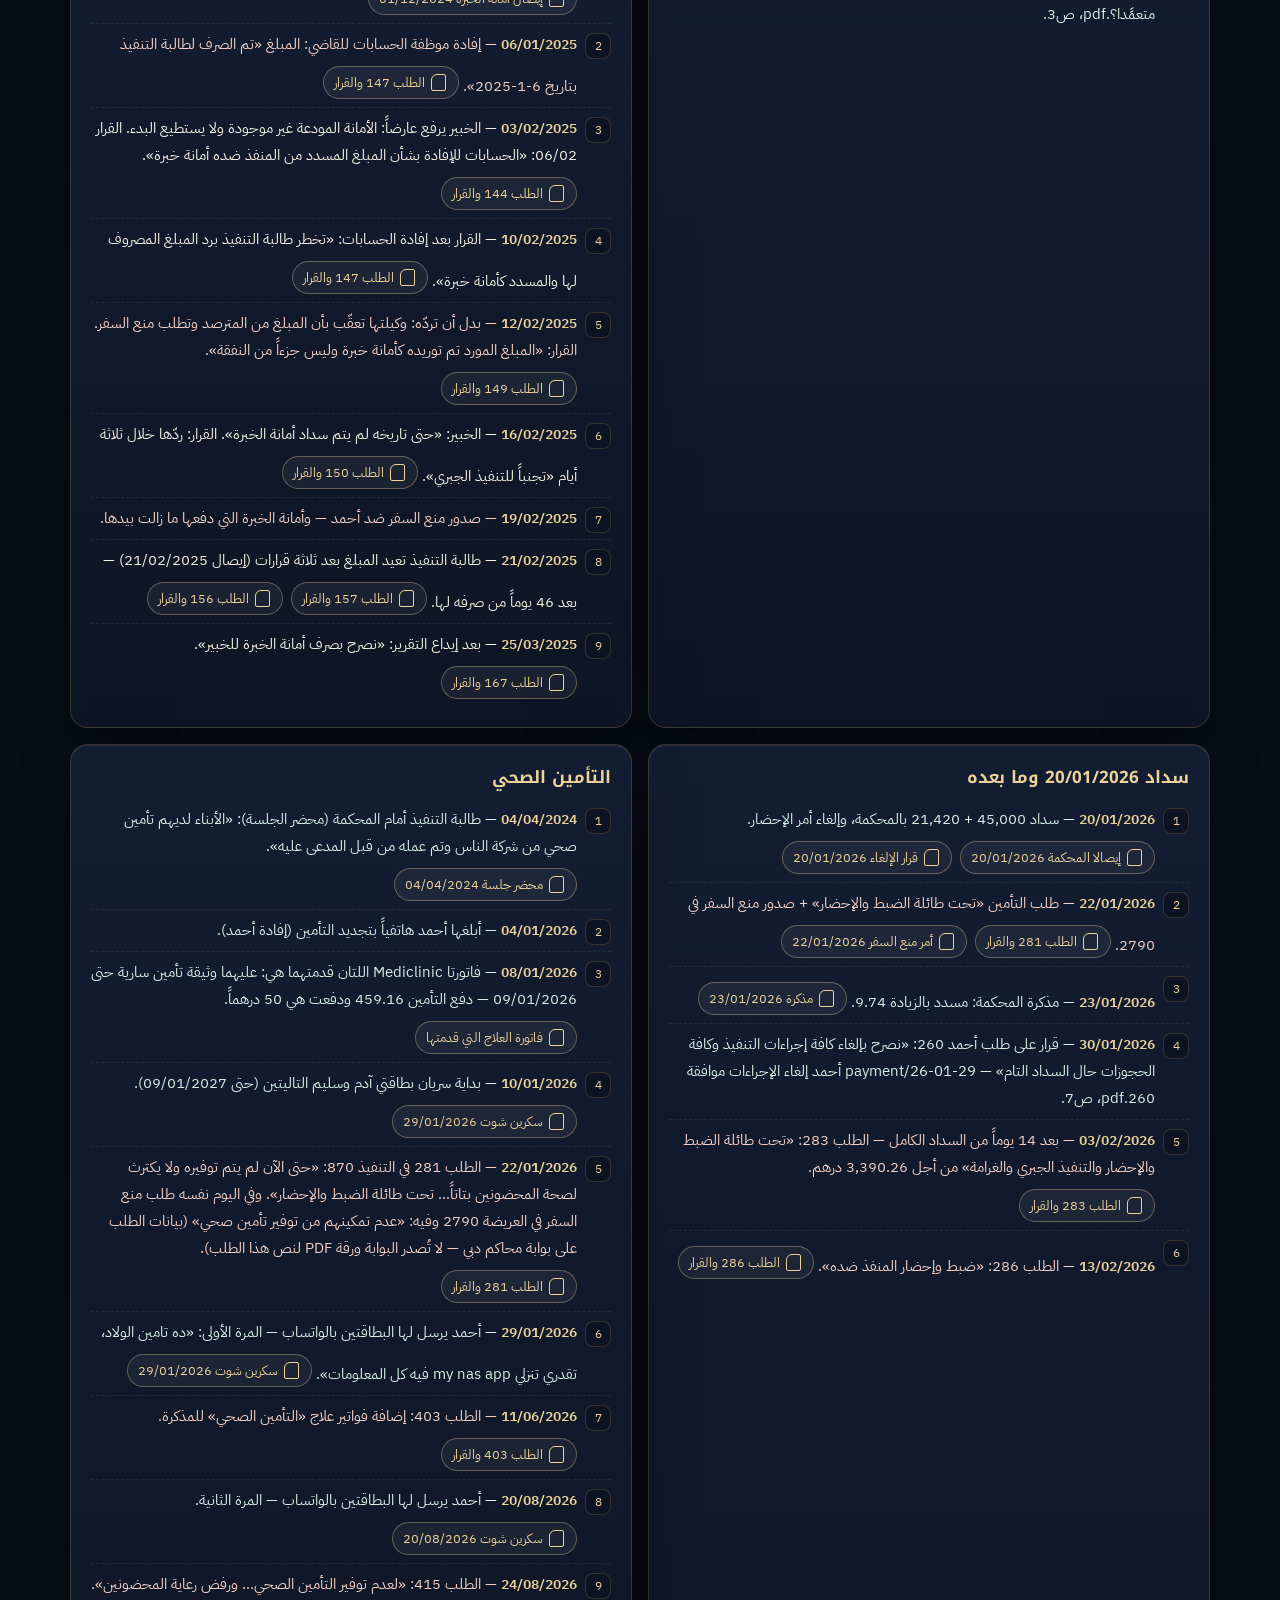
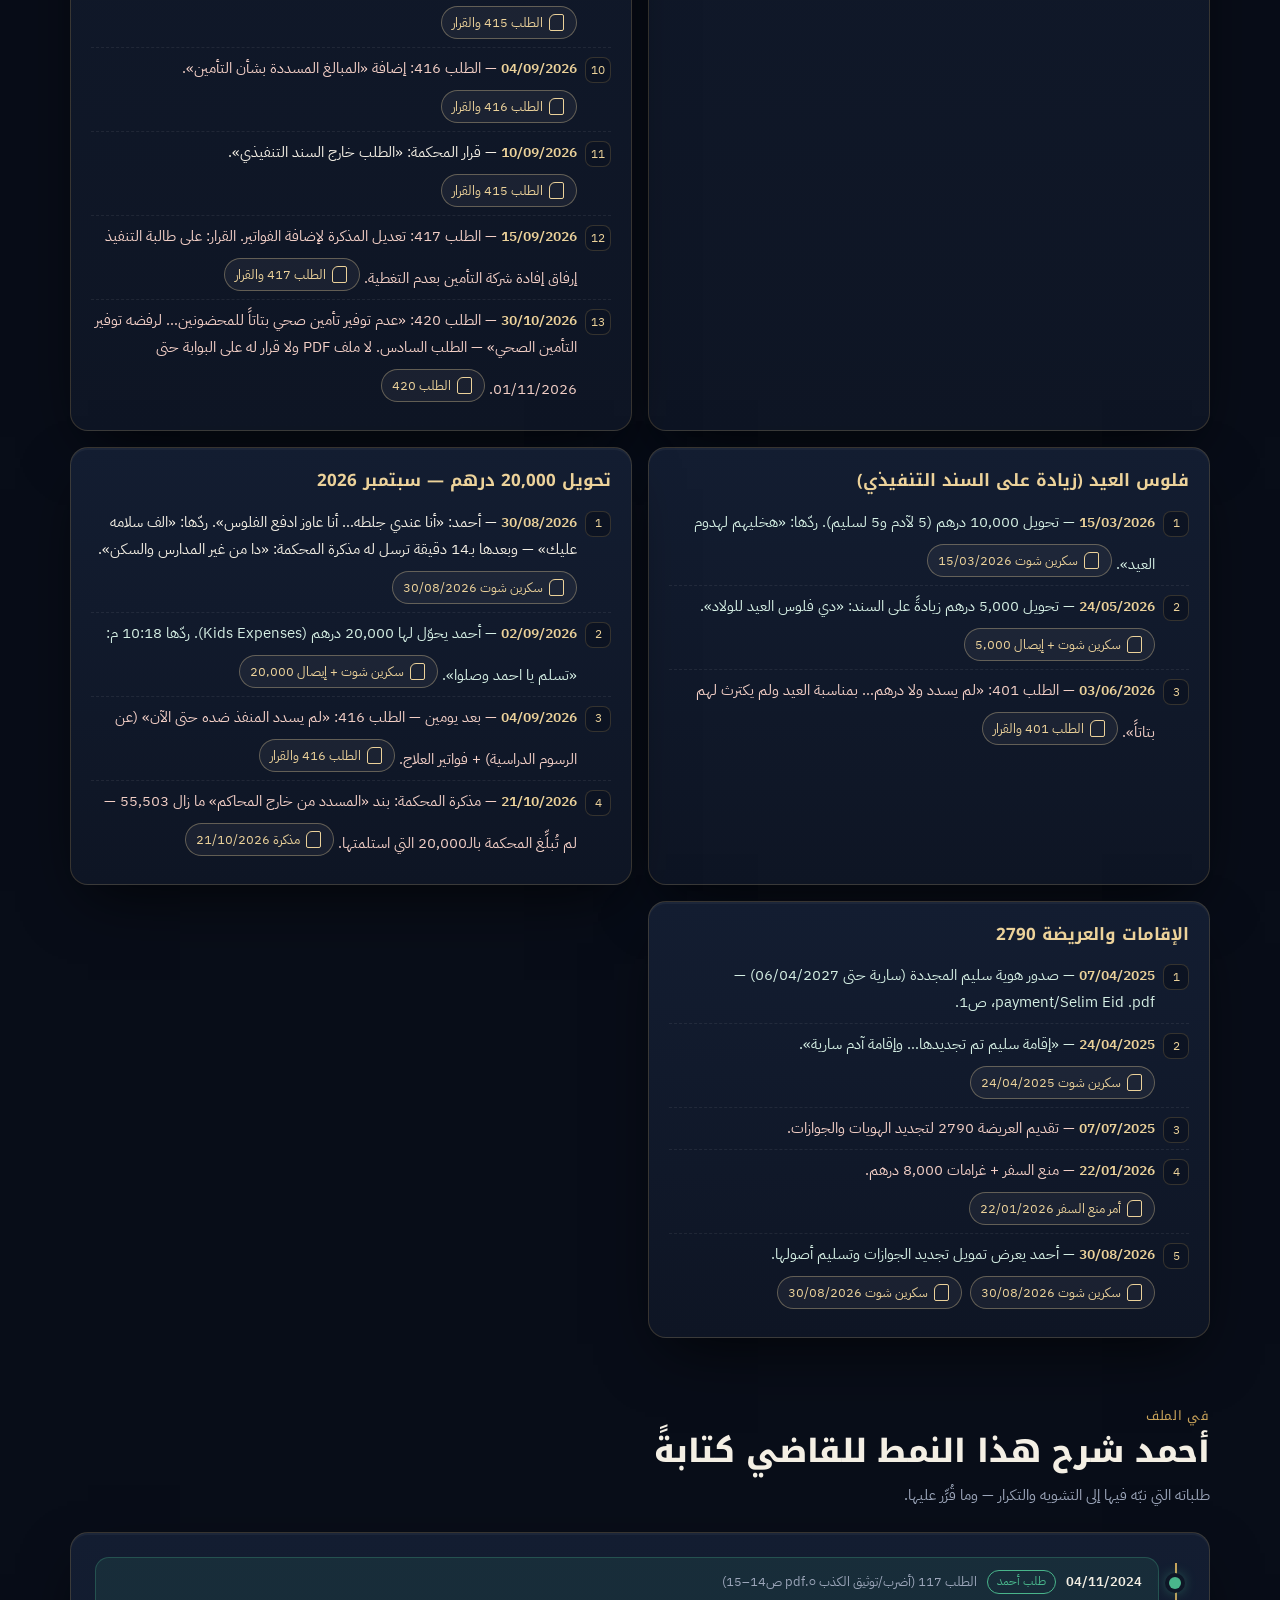
==== commit f8c4c270: "مراجعة على الأصل: سكرين شوت بدل نص الواتساب، ومصادر PDF بدل الإكسل، وصياغة التأمين Co-Authored-By: C" ====
--- a/index.tpl.html
+++ b/index.tpl.html
@@ -69,7 +69,7 @@
 
 <section id="limits-s"><div class="wrap">
   <div class="note"><h4>مصادر هذا الملف</h4>
-  المصادر: أوراق بوابة محاكم دبي المحفوظة في «ملف القضية 870»، وملف «واتساب أحمد ورانيا - الأصل.txt»، وسكرين شوتات ومستندات أحمد. لم تُستعمل أي معلومة من خارجها، وحال الأولاد خارج نطاق الملف.
+  المصادر: أوراق بوابة محاكم دبي المحفوظة في «ملف القضية 870»، وسكرين شوتات محادثة الواتساب، ومستندات أحمد. لم تُستعمل أي معلومة من خارجها، وحال الأولاد خارج نطاق الملف.
   <ul id="limits"></ul></div>
 </div></section>
 </main>
